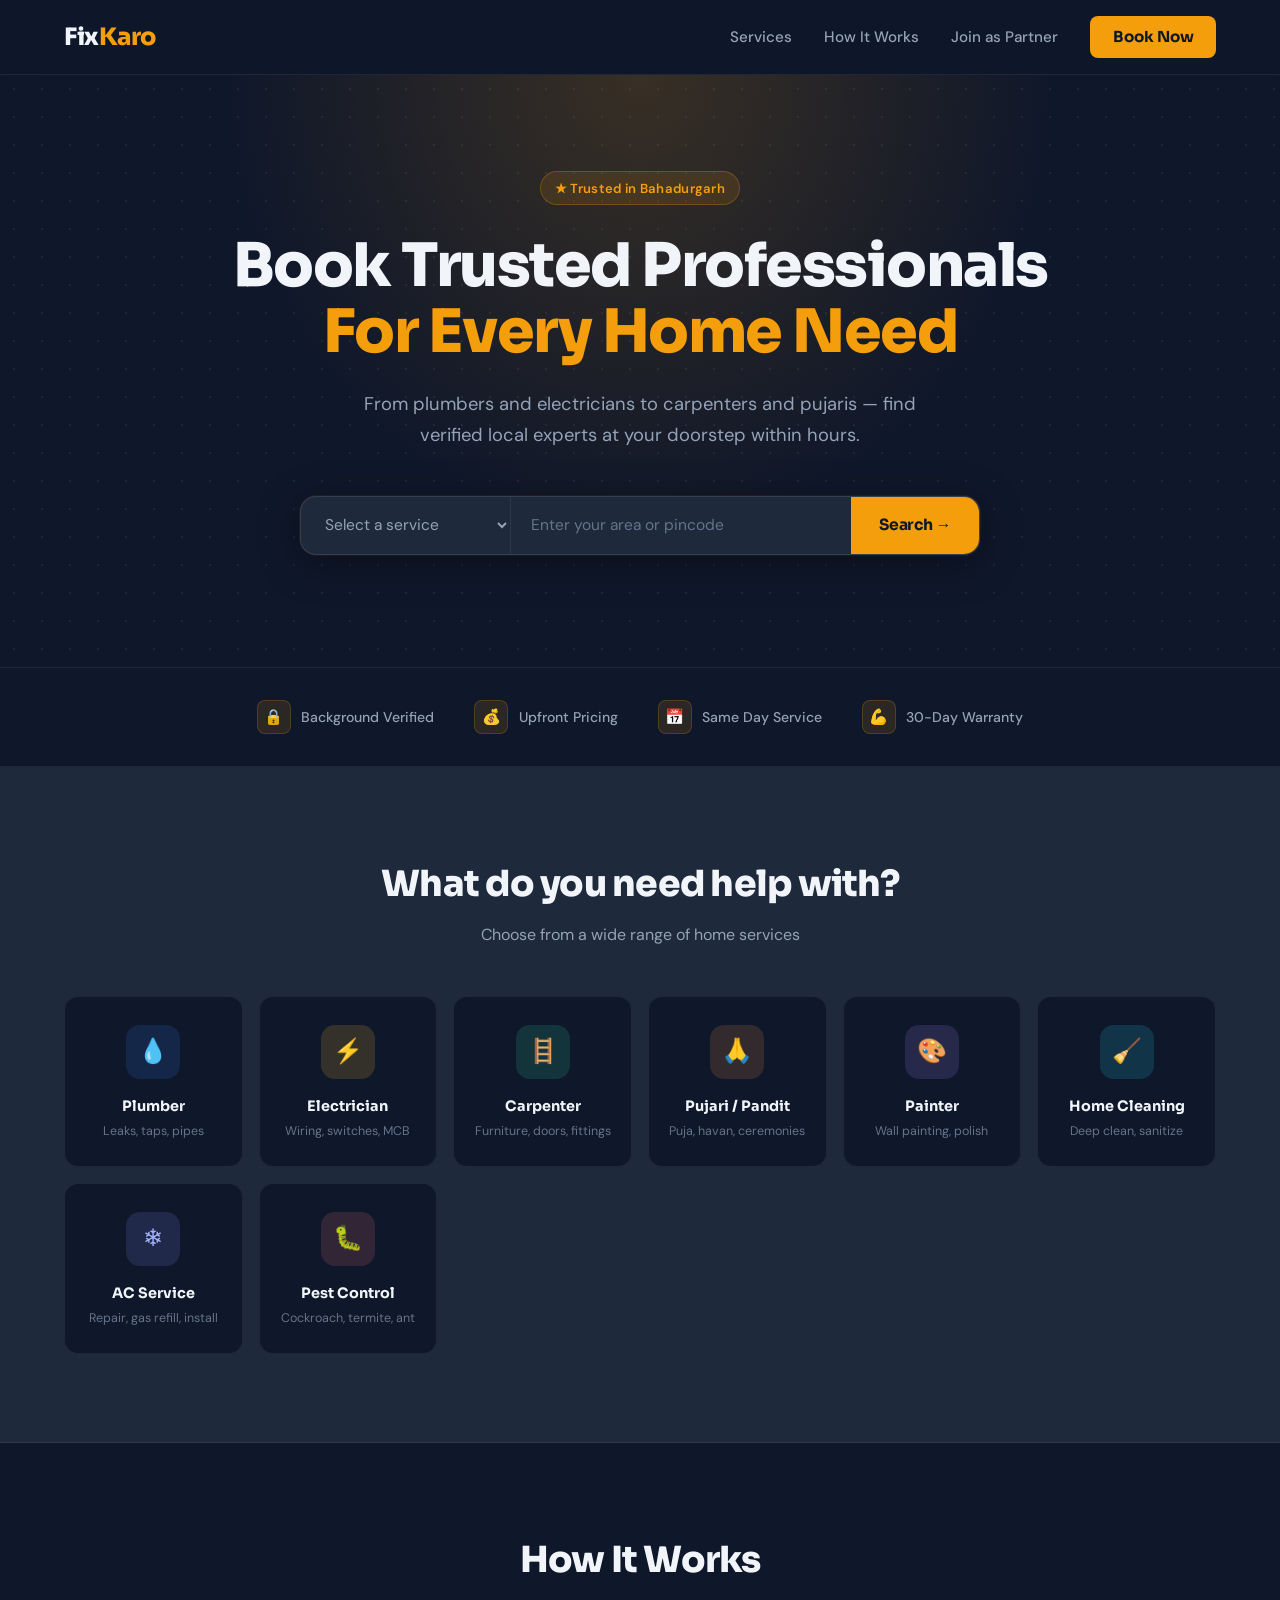
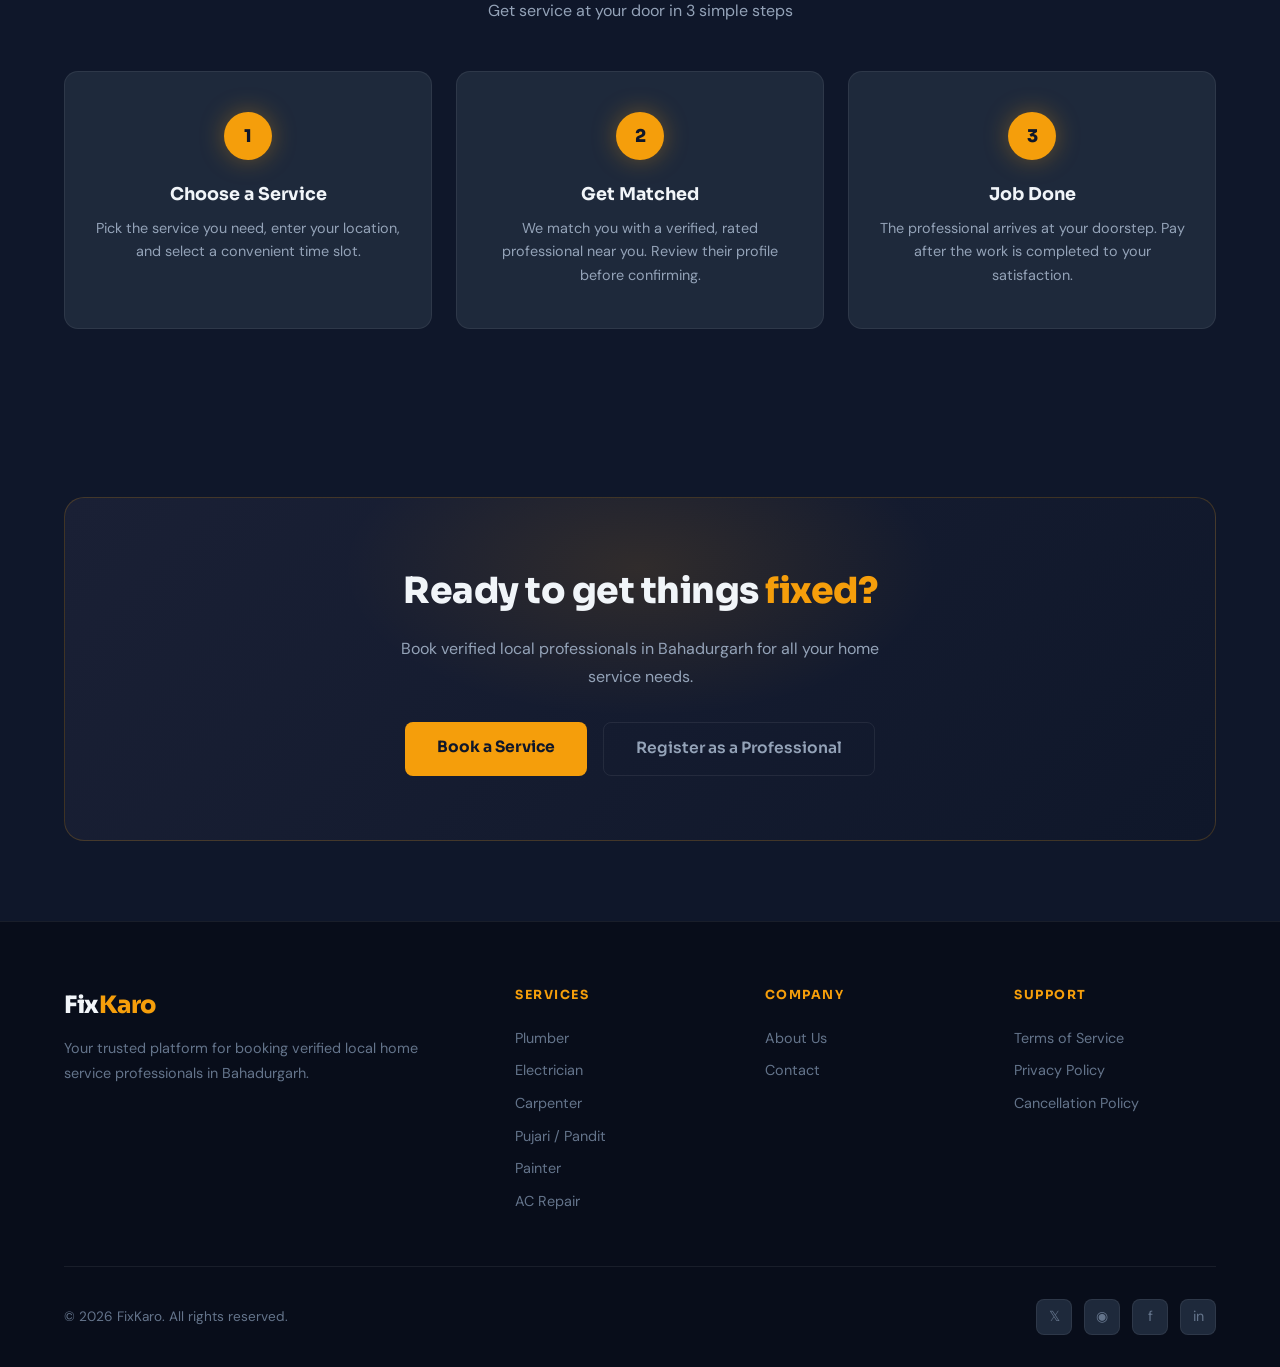
==== index.html @ 325d5631 "Initial commit — FixKaro full redesign (premium dark theme) - Complete visual redesign across all 13" ====
<!DOCTYPE html>
<html lang="en">
<head>
    <meta charset="UTF-8">
    <meta name="viewport" content="width=device-width, initial-scale=1.0">
    <title>FixKaro - Book Trusted Local Professionals</title>
    <meta name="description" content="Book verified plumbers, electricians, carpenters, painters, AC repair & more in Bahadurgarh. Trusted local professionals at your doorstep - FixKaro!">
    <meta property="og:title" content="FixKaro - Book Trusted Local Professionals in Bahadurgarh">
    <meta property="og:description" content="Book verified plumbers, electricians, carpenters, painters, AC repair & more in Bahadurgarh. Trusted local professionals at your doorstep!">
    <meta property="og:type" content="website">
    <meta property="og:url" content="https://fixkaro.in/">
    <meta property="og:site_name" content="FixKaro">
    <meta property="og:locale" content="en_IN">
    <meta name="twitter:card" content="summary">
    <meta name="twitter:title" content="FixKaro - Book Trusted Local Professionals in Bahadurgarh">
    <meta name="twitter:description" content="Book verified plumbers, electricians, carpenters, painters, AC repair & more in Bahadurgarh. Trusted local professionals at your doorstep!">
    <link href="https://fonts.googleapis.com/css2?family=Sora:wght@400;600;700;800&family=DM+Sans:wght@400;500&display=swap" rel="stylesheet">
    <link rel="stylesheet" href="styles.css">
    <style>
        /* ── Hero ─────────────────────────────────────────────── */
        .hero {
            padding: 6rem 0 5rem;
            text-align: center;
            position: relative;
            overflow: hidden;
        }

        /* dot-grid texture */
        .hero::before {
            content: '';
            position: absolute;
            inset: 0;
            background-image: radial-gradient(circle, rgba(255,255,255,0.06) 1px, transparent 1px);
            background-size: 28px 28px;
            pointer-events: none;
        }

        /* gold radial glow */
        .hero::after {
            content: '';
            position: absolute;
            top: 0;
            left: 50%;
            transform: translateX(-50%);
            width: 900px;
            height: 500px;
            background: radial-gradient(ellipse at 50% 0%, rgba(245,158,11,0.18) 0%, transparent 65%);
            pointer-events: none;
        }

        .hero .container {
            position: relative;
            z-index: 1;
        }

        .hero-badge {
            display: inline-flex;
            align-items: center;
            gap: 0.4rem;
            background: rgba(245,158,11,0.12);
            border: 1px solid rgba(245,158,11,0.25);
            color: var(--primary);
            font-size: 0.82rem;
            font-weight: 600;
            padding: 0.35rem 0.9rem;
            border-radius: 100px;
            margin-bottom: 1.75rem;
            letter-spacing: 0.3px;
        }

        .hero h1 {
            font-size: 3.75rem;
            font-weight: 800;
            line-height: 1.1;
            margin-bottom: 1.5rem;
            letter-spacing: -1.5px;
            color: var(--text-primary);
        }

        .hero h1 .highlight {
            color: var(--primary);
        }

        .hero p {
            font-size: 1.15rem;
            color: var(--text-secondary);
            max-width: 560px;
            margin: 0 auto 2.75rem;
            line-height: 1.7;
        }

        /* ── Search Bar ──────────────────────────────────────── */
        .search-bar {
            display: flex;
            max-width: 680px;
            margin: 0 auto 2rem;
            background: var(--bg-surface);
            border: 1px solid rgba(255,255,255,0.1);
            border-radius: 16px;
            overflow: hidden;
            box-shadow: 0 8px 40px rgba(0,0,0,0.35), 0 0 0 1px rgba(245,158,11,0.08);
            transition: box-shadow 0.25s, border-color 0.25s;
        }

        .search-bar:focus-within {
            border-color: rgba(245,158,11,0.35);
            box-shadow: 0 8px 40px rgba(0,0,0,0.4), 0 0 0 1px rgba(245,158,11,0.25), 0 0 32px rgba(245,158,11,0.08);
        }

        .search-bar select,
        .search-bar input {
            border: none;
            padding: 1.1rem 1.25rem;
            font-family: 'DM Sans', sans-serif;
            font-size: 0.97rem;
            background: transparent;
            outline: none;
            color: var(--text-primary);
        }

        .search-bar select {
            width: 210px;
            border-right: 1px solid rgba(255,255,255,0.07);
            cursor: pointer;
            color: var(--text-secondary);
        }

        .search-bar select option {
            background: var(--bg-surface);
            color: var(--text-primary);
        }

        .search-bar input {
            flex: 1;
            min-width: 0;
        }

        .search-bar input::placeholder {
            color: var(--text-muted);
        }

        .search-bar button {
            padding: 1rem 1.75rem;
            background: var(--primary);
            color: #0F172A;
            border: none;
            font-family: 'Sora', sans-serif;
            font-size: 0.97rem;
            font-weight: 700;
            cursor: pointer;
            transition: background 0.2s, box-shadow 0.2s;
            white-space: nowrap;
            letter-spacing: -0.2px;
        }

        .search-bar button:hover {
            background: var(--primary-dark);
            box-shadow: -4px 0 20px rgba(245,158,11,0.2);
        }

        /* ── Trust Bar ───────────────────────────────────────── */
        .trust-bar {
            padding: 2rem 0;
            border-top: 1px solid var(--border);
            border-bottom: 1px solid var(--border);
        }

        .trust-items {
            display: flex;
            justify-content: center;
            gap: 2.5rem;
            flex-wrap: wrap;
        }

        .trust-item {
            display: flex;
            align-items: center;
            gap: 0.65rem;
            font-size: 0.88rem;
            color: var(--text-secondary);
            font-weight: 500;
        }

        .trust-icon {
            width: 34px;
            height: 34px;
            border-radius: 8px;
            background: rgba(245,158,11,0.12);
            border: 1px solid rgba(245,158,11,0.2);
            color: var(--primary);
            display: flex;
            align-items: center;
            justify-content: center;
            font-size: 0.95rem;
            flex-shrink: 0;
        }

        /* ── Services ────────────────────────────────────────── */
        .services {
            padding: 5.5rem 0;
            background: var(--bg-surface);
            border-bottom: 1px solid var(--border);
        }

        .section-header {
            text-align: center;
            margin-bottom: 3rem;
        }

        .section-header h2 {
            font-size: 2.25rem;
            font-weight: 800;
            margin-bottom: 0.6rem;
            letter-spacing: -0.75px;
        }

        .section-header p {
            font-size: 1rem;
            color: var(--text-secondary);
            max-width: 400px;
            margin: 0 auto;
        }

        .services-grid {
            display: grid;
            grid-template-columns: repeat(auto-fit, minmax(160px, 1fr));
            gap: 1rem;
        }

        .service-card {
            background: var(--bg);
            border: 1px solid var(--border);
            border-radius: var(--radius);
            padding: 1.75rem 1rem 1.5rem;
            text-align: center;
            cursor: pointer;
            transition: border-color 0.25s, box-shadow 0.25s, transform 0.2s;
        }

        .service-card:hover {
            border-color: rgba(245,158,11,0.4);
            box-shadow: 0 0 0 1px rgba(245,158,11,0.2), 0 12px 32px rgba(245,158,11,0.08);
            transform: translateY(-3px);
        }

        .service-icon {
            width: 54px;
            height: 54px;
            border-radius: 14px;
            display: flex;
            align-items: center;
            justify-content: center;
            font-size: 1.5rem;
            margin: 0 auto 1rem;
        }

        .service-card h3 {
            font-family: 'Sora', sans-serif;
            font-size: 0.9rem;
            font-weight: 700;
            color: var(--text-primary);
            margin-bottom: 0.25rem;
        }

        .service-card p {
            font-size: 0.78rem;
            color: var(--text-muted);
        }

        .icon-plumber    { background: rgba(59,130,246,0.15);  color: #60A5FA; }
        .icon-electrician{ background: rgba(251,191,36,0.15);  color: #FCD34D; }
        .icon-carpenter  { background: rgba(52,211,153,0.15);  color: #6EE7B7; }
        .icon-pujari     { background: rgba(251,146,60,0.15);  color: #FDBA74; }
        .icon-painter    { background: rgba(167,139,250,0.15); color: #C4B5FD; }
        .icon-cleaner    { background: rgba(34,211,238,0.15);  color: #67E8F9; }
        .icon-ac         { background: rgba(129,140,248,0.15); color: #A5B4FC; }
        .icon-pest       { background: rgba(248,113,113,0.15); color: #FCA5A5; }

        /* ── How It Works ─────────────────────────────────────── */
        .how-it-works {
            padding: 5.5rem 0;
        }

        .steps {
            display: grid;
            grid-template-columns: repeat(auto-fit, minmax(240px, 1fr));
            gap: 1.5rem;
            position: relative;
        }

        .step {
            text-align: center;
            padding: 2.5rem 1.75rem;
            background: var(--bg-surface);
            border: 1px solid var(--border);
            border-radius: var(--radius);
            position: relative;
            transition: border-color 0.25s, box-shadow 0.25s;
        }

        .step:hover {
            border-color: var(--border-accent);
            box-shadow: 0 0 28px var(--primary-glow);
        }

        .step-number {
            width: 48px;
            height: 48px;
            border-radius: 50%;
            background: var(--primary);
            color: #0F172A;
            display: flex;
            align-items: center;
            justify-content: center;
            font-family: 'Sora', sans-serif;
            font-weight: 800;
            font-size: 1.1rem;
            margin: 0 auto 1.25rem;
            box-shadow: 0 0 24px rgba(245,158,11,0.35);
        }

        .step h3 {
            font-size: 1.1rem;
            font-weight: 700;
            margin-bottom: 0.5rem;
        }

        .step p {
            font-size: 0.9rem;
            color: var(--text-secondary);
            line-height: 1.65;
        }

        /* ── CTA Section ─────────────────────────────────────── */
        .cta-section {
            padding: 5rem 0;
        }

        .cta-box {
            background: linear-gradient(135deg, #1a2035 0%, #0F172A 100%);
            border: 1px solid rgba(245,158,11,0.2);
            border-radius: 20px;
            padding: 4rem 2rem;
            text-align: center;
            position: relative;
            overflow: hidden;
        }

        .cta-box::before {
            content: '';
            position: absolute;
            top: -80px;
            left: 50%;
            transform: translateX(-50%);
            width: 600px;
            height: 300px;
            background: radial-gradient(ellipse, rgba(245,158,11,0.12) 0%, transparent 70%);
            pointer-events: none;
        }

        .cta-box > * {
            position: relative;
            z-index: 1;
        }

        .cta-box h2 {
            font-size: 2.25rem;
            font-weight: 800;
            margin-bottom: 1rem;
            letter-spacing: -0.5px;
        }

        .cta-box h2 span {
            color: var(--primary);
        }

        .cta-box p {
            font-size: 1rem;
            color: var(--text-secondary);
            max-width: 480px;
            margin: 0 auto 2rem;
            line-height: 1.7;
        }

        .cta-buttons {
            display: flex;
            gap: 1rem;
            justify-content: center;
            flex-wrap: wrap;
        }

        .btn-gold {
            padding: 0.85rem 2rem;
            background: var(--primary);
            color: #0F172A;
            border: none;
            border-radius: var(--radius-sm);
            font-family: 'Sora', sans-serif;
            font-size: 0.97rem;
            font-weight: 700;
            cursor: pointer;
            transition: background 0.2s, box-shadow 0.2s, transform 0.15s;
            text-decoration: none;
            display: inline-block;
        }

        .btn-gold:hover {
            background: var(--primary-dark);
            box-shadow: 0 0 28px var(--primary-glow-strong);
            transform: translateY(-1px);
        }

        .btn-ghost {
            padding: 0.85rem 2rem;
            background: transparent;
            color: var(--text-secondary);
            border: 1px solid var(--border);
            border-radius: var(--radius-sm);
            font-family: 'Sora', sans-serif;
            font-size: 0.97rem;
            font-weight: 600;
            cursor: pointer;
            transition: border-color 0.2s, color 0.2s;
            text-decoration: none;
            display: inline-block;
        }

        .btn-ghost:hover {
            border-color: rgba(245,158,11,0.4);
            color: var(--text-primary);
        }

        /* ── Booking Modal ────────────────────────────────────── */
        .booking-overlay {
            display: none;
            position: fixed;
            top: 0; left: 0; right: 0; bottom: 0;
            background: rgba(0,0,0,0.7);
            backdrop-filter: blur(6px);
            z-index: 200;
            align-items: center;
            justify-content: center;
            padding: 1.5rem;
        }

        .booking-overlay.active {
            display: flex;
        }

        .booking-modal {
            background: var(--bg-surface);
            border: 1px solid rgba(255,255,255,0.1);
            border-radius: 18px;
            padding: 2.5rem;
            max-width: 480px;
            width: 100%;
            position: relative;
            box-shadow: 0 32px 64px rgba(0,0,0,0.5), 0 0 0 1px rgba(245,158,11,0.1);
        }

        .booking-close {
            position: absolute;
            top: 1rem; right: 1rem;
            background: var(--bg-raised);
            border: 1px solid var(--border);
            border-radius: 50%;
            width: 32px;
            height: 32px;
            font-size: 1.1rem;
            cursor: pointer;
            color: var(--text-secondary);
            display: flex;
            align-items: center;
            justify-content: center;
            transition: color 0.2s, border-color 0.2s;
            line-height: 1;
        }

        .booking-close:hover {
            color: var(--text-primary);
            border-color: rgba(255,255,255,0.2);
        }

        .booking-modal h2 {
            font-size: 1.5rem;
            font-weight: 700;
            margin-bottom: 0.3rem;
        }

        .booking-modal .selected-info {
            font-size: 0.9rem;
            color: var(--primary);
            font-weight: 600;
            margin-bottom: 1.75rem;
        }

        .booking-modal .form-group {
            margin-bottom: 1rem;
        }

        .booking-modal label {
            display: block;
            font-size: 0.85rem;
            font-weight: 600;
            color: var(--text-secondary);
            margin-bottom: 0.4rem;
            letter-spacing: 0.2px;
        }

        .booking-modal label .required {
            color: var(--error);
        }

        .booking-modal input,
        .booking-modal textarea {
            width: 100%;
            padding: 0.8rem 1rem;
            background: var(--bg);
            border: 1px solid rgba(255,255,255,0.08);
            border-radius: var(--radius-sm);
            font-family: 'DM Sans', sans-serif;
            font-size: 0.95rem;
            color: var(--text-primary);
            outline: none;
            transition: border-color 0.2s, box-shadow 0.2s;
        }

        .booking-modal input:focus,
        .booking-modal textarea:focus {
            border-color: rgba(245,158,11,0.5);
            box-shadow: 0 0 0 3px rgba(245,158,11,0.08);
        }

        .booking-modal input::placeholder,
        .booking-modal textarea::placeholder {
            color: var(--text-muted);
        }

        .booking-modal textarea {
            resize: vertical;
            min-height: 70px;
        }

        .booking-modal .btn-book {
            width: 100%;
            padding: 0.9rem;
            background: var(--primary);
            color: #0F172A;
            border: none;
            border-radius: var(--radius-sm);
            font-family: 'Sora', sans-serif;
            font-size: 1rem;
            font-weight: 700;
            cursor: pointer;
            transition: background 0.2s, box-shadow 0.2s;
            margin-top: 0.5rem;
            letter-spacing: -0.2px;
        }

        .booking-modal .btn-book:hover {
            background: var(--primary-dark);
            box-shadow: 0 0 24px var(--primary-glow-strong);
        }

        .booking-modal .btn-book:disabled {
            background: var(--bg-raised);
            color: var(--text-muted);
            cursor: not-allowed;
            box-shadow: none;
        }

        .booking-message {
            text-align: center;
            padding: 0.75rem;
            border-radius: var(--radius-sm);
            margin-top: 0.75rem;
            font-weight: 500;
            font-size: 0.88rem;
            display: none;
        }

        .booking-message.success {
            background: rgba(16,185,129,0.12);
            border: 1px solid rgba(16,185,129,0.25);
            color: #6EE7B7;
            display: block;
        }

        .booking-message.error {
            background: rgba(239,68,68,0.1);
            border: 1px solid rgba(239,68,68,0.25);
            color: #FCA5A5;
            display: block;
        }

        @keyframes pop {
            0% { transform: scale(0.5); opacity: 0; }
            70% { transform: scale(1.15); }
            100% { transform: scale(1); opacity: 1; }
        }

        /* ── Responsive ──────────────────────────────────────── */
        @media (max-width: 968px) {
            .hero h1 { font-size: 2.75rem; }

            .search-bar {
                flex-direction: column;
                border-radius: 14px;
            }

            .search-bar select {
                width: 100%;
                border-right: none;
                border-bottom: 1px solid rgba(255,255,255,0.07);
            }

            .trust-items { gap: 1.5rem; }
        }

        @media (max-width: 600px) {
            .hero { padding: 4rem 0 3.5rem; }
            .hero h1 { font-size: 2.2rem; letter-spacing: -1px; }
            .section-header h2 { font-size: 1.75rem; }
            .cta-box h2 { font-size: 1.75rem; }
            .trust-items { gap: 1rem; }
        }
    </style>
</head>
<body>
    <header>
        <div class="container" style="display:flex;justify-content:space-between;align-items:center;">
            <a href="#" class="logo">Fix<span>Karo</span></a>
            <nav>
                <a href="#services">Services</a>
                <a href="#how-it-works">How It Works</a>
                <a href="join.html">Join as Partner</a>
                <a href="#book" class="nav-cta">Book Now</a>
            </nav>
            <button class="mobile-menu-btn" aria-label="Menu">&#9776;</button>
        </div>
    </header>

    <!-- Hero Section -->
    <section id="book" class="hero">
        <div class="container">
            <div class="hero-badge">&#9733; Trusted in Bahadurgarh</div>
            <h1>Book Trusted Professionals<br><span class="highlight">For Every Home Need</span></h1>
            <p>From plumbers and electricians to carpenters and pujaris &mdash; find verified local experts at your doorstep within hours.</p>

            <div class="search-bar">
                <select id="service-select">
                    <option value="">Select a service</option>
                    <option value="plumber">Plumber</option>
                    <option value="electrician">Electrician</option>
                    <option value="carpenter">Carpenter</option>
                    <option value="pujari">Pujari / Pandit</option>
                    <option value="painter">Painter</option>
                    <option value="cleaner">Home Cleaning</option>
                    <option value="ac">AC Repair</option>
                    <option value="pest">Pest Control</option>
                </select>
                <input type="text" id="location-input" placeholder="Enter your area or pincode">
                <button type="button" id="search-btn">Search &rarr;</button>
            </div>
        </div>
    </section>

    <!-- Trust Bar -->
    <div class="trust-bar">
        <div class="container">
            <div class="trust-items">
                <div class="trust-item">
                    <div class="trust-icon">&#128274;</div>
                    <span>Background Verified</span>
                </div>
                <div class="trust-item">
                    <div class="trust-icon">&#128176;</div>
                    <span>Upfront Pricing</span>
                </div>
                <div class="trust-item">
                    <div class="trust-icon">&#128197;</div>
                    <span>Same Day Service</span>
                </div>
                <div class="trust-item">
                    <div class="trust-icon">&#128170;</div>
                    <span>30-Day Warranty</span>
                </div>
            </div>
        </div>
    </div>

    <!-- Services Section -->
    <section id="services" class="services">
        <div class="container">
            <div class="section-header fade-in">
                <h2>What do you need help with?</h2>
                <p>Choose from a wide range of home services</p>
            </div>

            <div class="services-grid fade-in">
                <div class="service-card">
                    <div class="service-icon icon-plumber">&#128167;</div>
                    <h3>Plumber</h3>
                    <p>Leaks, taps, pipes</p>
                </div>
                <div class="service-card">
                    <div class="service-icon icon-electrician">&#9889;</div>
                    <h3>Electrician</h3>
                    <p>Wiring, switches, MCB</p>
                </div>
                <div class="service-card">
                    <div class="service-icon icon-carpenter">&#129692;</div>
                    <h3>Carpenter</h3>
                    <p>Furniture, doors, fittings</p>
                </div>
                <div class="service-card">
                    <div class="service-icon icon-pujari">&#128591;</div>
                    <h3>Pujari / Pandit</h3>
                    <p>Puja, havan, ceremonies</p>
                </div>
                <div class="service-card">
                    <div class="service-icon icon-painter">&#127912;</div>
                    <h3>Painter</h3>
                    <p>Wall painting, polish</p>
                </div>
                <div class="service-card">
                    <div class="service-icon icon-cleaner">&#129529;</div>
                    <h3>Home Cleaning</h3>
                    <p>Deep clean, sanitize</p>
                </div>
                <div class="service-card">
                    <div class="service-icon icon-ac">&#10052;</div>
                    <h3>AC Service</h3>
                    <p>Repair, gas refill, install</p>
                </div>
                <div class="service-card">
                    <div class="service-icon icon-pest">&#128027;</div>
                    <h3>Pest Control</h3>
                    <p>Cockroach, termite, ant</p>
                </div>
            </div>
        </div>
    </section>

    <!-- How It Works -->
    <section id="how-it-works" class="how-it-works">
        <div class="container">
            <div class="section-header fade-in">
                <h2>How It Works</h2>
                <p>Get service at your door in 3 simple steps</p>
            </div>

            <div class="steps fade-in">
                <div class="step">
                    <div class="step-number">1</div>
                    <h3>Choose a Service</h3>
                    <p>Pick the service you need, enter your location, and select a convenient time slot.</p>
                </div>
                <div class="step">
                    <div class="step-number">2</div>
                    <h3>Get Matched</h3>
                    <p>We match you with a verified, rated professional near you. Review their profile before confirming.</p>
                </div>
                <div class="step">
                    <div class="step-number">3</div>
                    <h3>Job Done</h3>
                    <p>The professional arrives at your doorstep. Pay after the work is completed to your satisfaction.</p>
                </div>
            </div>
        </div>
    </section>

    <!-- CTA Section -->
    <section class="cta-section">
        <div class="container">
            <div class="cta-box fade-in">
                <h2>Ready to get things <span>fixed?</span></h2>
                <p>Book verified local professionals in Bahadurgarh for all your home service needs.</p>
                <div class="cta-buttons">
                    <a href="#" class="btn-gold">Book a Service</a>
                    <a href="join.html" class="btn-ghost">Register as a Professional</a>
                </div>
            </div>
        </div>
    </section>

    <!-- Booking Modal -->
    <div class="booking-overlay" id="booking-overlay">
        <div class="booking-modal">
            <button class="booking-close" id="booking-close">&times;</button>

            <!-- Form view -->
            <div id="booking-form-view">
                <h2>Book a Service</h2>
                <p class="selected-info" id="booking-info"></p>
                <form id="booking-form">
                    <div class="form-group">
                        <label>Your Name <span class="required">*</span></label>
                        <input type="text" id="booking-name" placeholder="Enter your full name" required>
                    </div>
                    <div class="form-group">
                        <label>Phone Number <span class="required">*</span></label>
                        <input type="tel" id="booking-phone" placeholder="10-digit mobile number" required pattern="[0-9]{10}" maxlength="10">
                    </div>
                    <div class="form-group">
                        <label>Describe the issue (optional)</label>
                        <textarea id="booking-description" placeholder="e.g. Kitchen tap leaking, need urgent repair"></textarea>
                    </div>
                    <button type="submit" class="btn-book" id="booking-submit">Confirm Booking Request</button>
                    <div id="booking-message" class="booking-message"></div>
                </form>
            </div>

            <!-- Success view (hidden until submission) -->
            <div id="booking-success-view" style="display:none; text-align:center; padding: 1rem 0 0.5rem;">
                <div style="font-size:3.5rem; margin-bottom:1rem; animation: pop 0.4s ease;">&#9989;</div>
                <h2 style="margin-bottom:0.6rem;">Booking Confirmed!</h2>
                <p id="booking-success-detail" style="color:var(--text-secondary); font-size:0.95rem; line-height:1.6; margin-bottom:1.75rem;"></p>
                <button class="btn-book" onclick="closeBookingModal()" style="width:100%;">Done</button>
            </div>
        </div>
    </div>

    <!-- Footer -->
    <footer>
        <div class="container">
            <div class="footer-grid">
                <div class="footer-brand">
                    <a href="index.html" class="logo">Fix<span>Karo</span></a>
                    <p>Your trusted platform for booking verified local home service professionals in Bahadurgarh.</p>
                </div>
                <div class="footer-col">
                    <h4>Services</h4>
                    <a href="plumber.html">Plumber</a>
                    <a href="electrician.html">Electrician</a>
                    <a href="carpenter.html">Carpenter</a>
                    <a href="pujari.html">Pujari / Pandit</a>
                    <a href="painter.html">Painter</a>
                    <a href="ac-repair.html">AC Repair</a>
                </div>
                <div class="footer-col">
                    <h4>Company</h4>
                    <a href="about.html">About Us</a>
                    <a href="contact.html">Contact</a>
                </div>
                <div class="footer-col">
                    <h4>Support</h4>
                    <a href="terms.html">Terms of Service</a>
                    <a href="privacy.html">Privacy Policy</a>
                    <a href="cancellation.html">Cancellation Policy</a>
                </div>
            </div>
            <div class="footer-bottom">
                <p>&copy; 2026 FixKaro. All rights reserved.</p>
                <div class="footer-social">
                    <a href="#" aria-label="Twitter">&#120143;</a>
                    <a href="#" aria-label="Instagram">&#9673;</a>
                    <a href="#" aria-label="Facebook">f</a>
                    <a href="#" aria-label="LinkedIn">in</a>
                </div>
            </div>
        </div>
    </footer>

    <script>
        // Intersection Observer for scroll animations
        const observer = new IntersectionObserver((entries) => {
            entries.forEach(entry => {
                if (entry.isIntersecting) {
                    entry.target.classList.add('visible');
                }
            });
        }, { threshold: 0.1 });

        document.querySelectorAll('.fade-in').forEach(el => observer.observe(el));

        // Smooth scrolling for navigation
        document.querySelectorAll('a[href^="#"]').forEach(anchor => {
            anchor.addEventListener('click', function (e) {
                const href = this.getAttribute('href');
                if (href === '#') return;
                e.preventDefault();
                const target = document.querySelector(href);
                if (target) {
                    target.scrollIntoView({ behavior: 'smooth', block: 'start' });
                }
            });
        });

        // =====================================================
        // BOOKING FORM — GOOGLE SHEETS INTEGRATION
        // =====================================================
        // SETUP INSTRUCTIONS:
        //
        // 1. Create a NEW Google Sheet (separate from technician registrations)
        //    with these column headers in Row 1:
        //    Timestamp | Name | Phone | Service | Area | Description
        //
        // 2. Go to Extensions > Apps Script
        //
        // 3. Delete the default code and paste this:
        //
        //    function doPost(e) {
        //      var sheet = SpreadsheetApp.getActiveSpreadsheet().getActiveSheet();
        //      var data = JSON.parse(e.postData.contents);
        //      sheet.appendRow([
        //        new Date(),
        //        data.name,
        //        data.phone,
        //        data.service,
        //        data.area,
        //        data.description
        //      ]);
        //      return ContentService
        //        .createTextOutput(JSON.stringify({ status: 'success' }))
        //        .setMimeType(ContentService.MimeType.JSON);
        //    }
        //
        // 4. Deploy > New deployment > Web app
        //    Execute as: Me | Who has access: Anyone
        //
        // 5. Copy the Web app URL and paste it below:
        // =====================================================

        const BOOKING_SCRIPT_URL = 'https://script.google.com/macros/s/AKfycbw9FSEaCmZ_T9gST0S7QtGhIJ8_UvekbE1L0P75osrL9opEaSCrTbQeDTZZ4bgzgv5UrQ/exec';

        // Store selected service/area for the booking modal
        var selectedService = '';
        var selectedArea = '';

        // Search button — validate then open booking modal
        document.getElementById('search-btn').addEventListener('click', function () {
            var serviceSelect = document.getElementById('service-select');
            selectedService = serviceSelect.value;
            selectedArea = document.getElementById('location-input').value.trim();

            if (!selectedService) {
                alert('Please select a service.');
                return;
            }
            if (!selectedArea) {
                alert('Please enter your area or pincode.');
                return;
            }

            var serviceName = serviceSelect.selectedOptions[0].text;
            document.getElementById('booking-info').textContent = serviceName + ' in ' + selectedArea;
            document.getElementById('booking-overlay').classList.add('active');
            document.body.style.overflow = 'hidden';
        });

        // Close booking modal
        document.getElementById('booking-close').addEventListener('click', closeBookingModal);
        document.getElementById('booking-overlay').addEventListener('click', function (e) {
            if (e.target === this) closeBookingModal();
        });

        function closeBookingModal() {
            document.getElementById('booking-overlay').classList.remove('active');
            document.body.style.overflow = '';
            // Reset back to form view for next time
            document.getElementById('booking-form-view').style.display = '';
            document.getElementById('booking-success-view').style.display = 'none';
            document.getElementById('booking-message').className = 'booking-message';
            document.getElementById('booking-message').style.display = 'none';
        }

        function showBookingSuccess(serviceName, area) {
            document.getElementById('booking-form-view').style.display = 'none';
            var detail = document.getElementById('booking-success-detail');
            detail.textContent = 'Your request for ' + serviceName + ' in ' + area + ' has been received. We\u2019ll call you shortly to confirm your booking.';
            document.getElementById('booking-success-view').style.display = 'block';
        }

        // Booking form submission
        document.getElementById('booking-form').addEventListener('submit', function (e) {
            e.preventDefault();

            var submitBtn = document.getElementById('booking-submit');
            var messageDiv = document.getElementById('booking-message');
            var phone = document.getElementById('booking-phone').value.trim();

            if (!/^[0-9]{10}$/.test(phone)) {
                messageDiv.className = 'booking-message error';
                messageDiv.textContent = 'Please enter a valid 10-digit phone number.';
                return;
            }

            var formData = {
                name: document.getElementById('booking-name').value.trim(),
                phone: phone,
                service: document.getElementById('service-select').selectedOptions[0].text,
                area: selectedArea,
                description: document.getElementById('booking-description').value.trim()
            };

            submitBtn.disabled = true;
            submitBtn.textContent = 'Submitting...';
            messageDiv.className = 'booking-message';
            messageDiv.style.display = 'none';

            if (BOOKING_SCRIPT_URL === 'YOUR_GOOGLE_APPS_SCRIPT_URL_HERE') {
                setTimeout(function () {
                    submitBtn.disabled = false;
                    submitBtn.textContent = 'Confirm Booking Request';
                    messageDiv.className = 'booking-message error';
                    messageDiv.textContent = 'Google Sheets not configured yet \u2014 see setup instructions in index.html.';
                }, 500);
                return;
            }

            fetch(BOOKING_SCRIPT_URL, {
                method: 'POST',
                mode: 'no-cors',
                headers: { 'Content-Type': 'application/json' },
                body: JSON.stringify(formData)
            })
            .then(function () {
                document.getElementById('booking-form').reset();
                showBookingSuccess(formData.service, formData.area);
            })
            .catch(function () {
                messageDiv.className = 'booking-message error';
                messageDiv.textContent = 'Something went wrong. Please try again or call us directly.';
                submitBtn.disabled = false;
                submitBtn.textContent = 'Confirm Booking Request';
            })
            .finally(function () {
                // Re-enable button only on error path; success path shows a new view
                if (document.getElementById('booking-form-view').style.display !== 'none') {
                    submitBtn.disabled = false;
                    submitBtn.textContent = 'Confirm Booking Request';
                }
            });
        });

        // Service card click — pre-fill service and focus area input
        document.querySelectorAll('.service-card').forEach(card => {
            card.addEventListener('click', function () {
                const serviceName = this.querySelector('h3').textContent;
                document.getElementById('service-select').value =
                    Array.from(document.getElementById('service-select').options)
                        .find(opt => opt.text.toLowerCase().includes(serviceName.toLowerCase().split(' ')[0]))?.value || '';
                window.scrollTo({ top: 0, behavior: 'smooth' });
                document.getElementById('location-input').focus();
            });
        });

        // "Book a Service" CTA button scrolls to top
        document.querySelectorAll('a.btn-gold').forEach(function (btn) {
            if (btn.textContent.trim() === 'Book a Service') {
                btn.addEventListener('click', function (e) {
                    e.preventDefault();
                    window.scrollTo({ top: 0, behavior: 'smooth' });
                    document.getElementById('service-select').focus();
                });
            }
        });

        // Pre-fill service from URL parameter (e.g. index.html?service=plumber)
        var urlParams = new URLSearchParams(window.location.search);
        var serviceParam = urlParams.get('service');
        if (serviceParam) {
            var selectEl = document.getElementById('service-select');
            for (var i = 0; i < selectEl.options.length; i++) {
                if (selectEl.options[i].value === serviceParam) {
                    selectEl.value = serviceParam;
                    document.getElementById('location-input').focus();
                    break;
                }
            }
        }

    </script>
    <script src="script.js"></script>
</body>
</html>
---- styles.css ----
/* FixKaro — Shared Styles — Premium Dark Edition */

@import url('https://fonts.googleapis.com/css2?family=Sora:wght@400;600;700;800&family=DM+Sans:wght@400;500&display=swap');

:root {
    --bg: #0F172A;
    --bg-surface: #1E293B;
    --bg-raised: #2D3D52;
    --primary: #F59E0B;
    --primary-dark: #D97706;
    --primary-glow: rgba(245, 158, 11, 0.15);
    --primary-glow-strong: rgba(245, 158, 11, 0.25);
    --text-primary: #F1F5F9;
    --text-secondary: #94A3B8;
    --text-muted: #64748B;
    --border: rgba(255, 255, 255, 0.07);
    --border-accent: rgba(245, 158, 11, 0.3);
    --success: #10B981;
    --error: #EF4444;
    --radius: 14px;
    --radius-sm: 8px;
}

* { margin: 0; padding: 0; box-sizing: border-box; }

body {
    font-family: 'DM Sans', sans-serif;
    background: var(--bg);
    color: var(--text-primary);
    line-height: 1.6;
    overflow-x: hidden;
}

h1, h2, h3, h4, h5, h6 {
    font-family: 'Sora', sans-serif;
}

.container {
    max-width: 1200px;
    margin: 0 auto;
    padding: 0 1.5rem;
}

/* ─── Header ──────────────────────────────────────────────────── */
header {
    padding: 1rem 0;
    position: sticky;
    top: 0;
    background: rgba(15, 23, 42, 0.85);
    backdrop-filter: blur(20px);
    -webkit-backdrop-filter: blur(20px);
    z-index: 100;
    border-bottom: 1px solid var(--border);
}

.logo {
    font-family: 'Sora', sans-serif;
    font-size: 1.5rem;
    font-weight: 800;
    color: var(--text-primary);
    text-decoration: none;
    letter-spacing: -0.5px;
}

.logo span {
    color: var(--primary);
}

nav {
    display: flex;
    align-items: center;
    gap: 2rem;
}

nav a {
    text-decoration: none;
    color: var(--text-secondary);
    font-weight: 500;
    font-size: 0.95rem;
    transition: color 0.2s;
}

nav a:hover {
    color: var(--text-primary);
}

.nav-cta {
    background: var(--primary) !important;
    color: #0F172A !important;
    padding: 0.55rem 1.4rem;
    border-radius: var(--radius-sm);
    font-weight: 700 !important;
    font-family: 'Sora', sans-serif;
    transition: background 0.2s, box-shadow 0.2s !important;
}

.nav-cta:hover {
    background: var(--primary-dark) !important;
    color: #0F172A !important;
    box-shadow: 0 0 20px var(--primary-glow-strong) !important;
}

.mobile-menu-btn {
    display: none;
    background: none;
    border: none;
    font-size: 1.5rem;
    cursor: pointer;
    color: var(--text-primary);
}

/* ─── Page Hero (about, contact, join, legal) ─────────────────── */
.page-hero {
    background: linear-gradient(135deg, #0F172A 0%, #1a2744 100%);
    padding: 4rem 0;
    text-align: center;
    border-bottom: 1px solid var(--border);
    position: relative;
    overflow: hidden;
}

.page-hero::before {
    content: '';
    position: absolute;
    top: 50%;
    left: 50%;
    transform: translate(-50%, -50%);
    width: 500px;
    height: 300px;
    background: radial-gradient(ellipse, var(--primary-glow) 0%, transparent 70%);
    pointer-events: none;
}

.page-hero h1 {
    font-size: 2.5rem;
    font-weight: 800;
    letter-spacing: -0.5px;
    margin-bottom: 0.75rem;
    position: relative;
}

.page-hero h1 .highlight {
    color: var(--primary);
}

.page-hero p {
    font-size: 1.1rem;
    color: var(--text-secondary);
    max-width: 600px;
    margin: 0 auto;
    position: relative;
}

/* ─── Page Content (about, terms, privacy, cancellation) ─────── */
.page-content {
    max-width: 800px;
    margin: 0 auto;
    padding: 3rem 1.5rem;
}

.page-content h2 {
    font-size: 1.35rem;
    font-weight: 700;
    margin: 2rem 0 0.75rem;
    color: var(--text-primary);
}

.page-content p {
    color: var(--text-secondary);
    margin-bottom: 1rem;
    font-size: 0.95rem;
    line-height: 1.8;
}

.page-content ul,
.page-content ol {
    color: var(--text-secondary);
    margin: 0.5rem 0 1.5rem 1.5rem;
    line-height: 1.8;
    font-size: 0.95rem;
}

.page-content a {
    color: var(--primary);
    text-decoration: none;
}

.page-content a:hover {
    text-decoration: underline;
}

/* ─── Page CTA (sub-pages) ────────────────────────────────────── */
.page-cta {
    text-align: center;
    padding: 4rem 0;
    border-top: 1px solid var(--border);
}

.page-cta h2 {
    font-size: 1.75rem;
    font-weight: 700;
    margin-bottom: 0.75rem;
}

.page-cta p {
    color: var(--text-secondary);
    margin-bottom: 1.5rem;
}

/* ─── Primary Button ─────────────────────────────────────────── */
.btn-primary {
    display: inline-block;
    padding: 0.85rem 2.5rem;
    background: var(--primary);
    color: #0F172A;
    border: none;
    border-radius: var(--radius-sm);
    font-family: 'Sora', sans-serif;
    font-size: 1rem;
    font-weight: 700;
    cursor: pointer;
    text-decoration: none;
    transition: background 0.2s, box-shadow 0.2s, transform 0.15s;
    letter-spacing: -0.2px;
}

.btn-primary:hover {
    background: var(--primary-dark);
    box-shadow: 0 0 28px var(--primary-glow-strong);
    transform: translateY(-1px);
}

/* ─── Service Hero (service pages) ───────────────────────────── */
.service-hero {
    background: linear-gradient(135deg, #0F172A 0%, #1a2744 100%);
    padding: 4rem 0;
    text-align: center;
    border-bottom: 1px solid var(--border);
    position: relative;
    overflow: hidden;
}

.service-hero::before {
    content: '';
    position: absolute;
    top: 50%;
    left: 50%;
    transform: translate(-50%, -50%);
    width: 500px;
    height: 300px;
    background: radial-gradient(ellipse, var(--primary-glow) 0%, transparent 70%);
    pointer-events: none;
}

.service-hero .icon {
    font-size: 3rem;
    margin-bottom: 1rem;
    display: inline-block;
    position: relative;
    z-index: 1;
}

.service-hero h1 {
    font-size: 2.5rem;
    font-weight: 800;
    letter-spacing: -0.5px;
    margin-bottom: 0.75rem;
    position: relative;
    z-index: 1;
}

.service-hero h1 .highlight {
    color: var(--primary);
}

.service-hero p {
    font-size: 1.1rem;
    color: var(--text-secondary);
    max-width: 600px;
    margin: 0 auto;
    position: relative;
    z-index: 1;
}

/* ─── Sub-services (service pages) ───────────────────────────── */
.sub-services {
    padding: 3.5rem 0;
}

.sub-services h2 {
    font-size: 1.75rem;
    font-weight: 700;
    margin-bottom: 1.75rem;
    text-align: center;
}

.sub-services-grid {
    display: grid;
    grid-template-columns: repeat(auto-fit, minmax(240px, 1fr));
    gap: 1rem;
    max-width: 900px;
    margin: 0 auto 2rem;
}

.sub-service-item {
    background: var(--bg-surface);
    border: 1px solid var(--border);
    border-radius: var(--radius);
    padding: 1.25rem 1.5rem;
    display: flex;
    align-items: center;
    gap: 0.85rem;
    transition: border-color 0.2s, background 0.2s;
}

.sub-service-item:hover {
    border-color: var(--border-accent);
    background: var(--bg-raised);
}

.sub-service-item .icon {
    font-size: 1.25rem;
    flex-shrink: 0;
}

.sub-service-item span {
    font-weight: 500;
    color: var(--text-primary);
    font-size: 0.95rem;
}

/* ─── Why Section (service pages) ────────────────────────────── */
.why-section {
    padding: 3.5rem 0;
    background: var(--bg-surface);
    border-top: 1px solid var(--border);
    border-bottom: 1px solid var(--border);
}

.why-section h2 {
    font-size: 1.75rem;
    font-weight: 700;
    margin-bottom: 1.75rem;
    text-align: center;
}

.why-grid {
    display: grid;
    grid-template-columns: repeat(auto-fit, minmax(220px, 1fr));
    gap: 1.5rem;
    max-width: 900px;
    margin: 0 auto;
}

.why-item {
    text-align: center;
    padding: 1.75rem 1.25rem;
    background: var(--bg);
    border: 1px solid var(--border);
    border-radius: var(--radius);
    transition: border-color 0.2s, box-shadow 0.2s;
}

.why-item:hover {
    border-color: var(--border-accent);
    box-shadow: 0 0 24px var(--primary-glow);
}

.why-item .icon {
    font-size: 1.75rem;
    margin-bottom: 0.75rem;
    display: block;
}

.why-item h3 {
    font-size: 1rem;
    font-weight: 700;
    margin-bottom: 0.35rem;
    color: var(--text-primary);
}

.why-item p {
    font-size: 0.88rem;
    color: var(--text-secondary);
    line-height: 1.6;
}

/* ─── Footer ─────────────────────────────────────────────────── */
footer {
    background: #080D1A;
    color: var(--text-primary);
    padding: 4rem 0 2rem;
    border-top: 1px solid var(--border);
}

.footer-grid {
    display: grid;
    grid-template-columns: 2fr 1fr 1fr 1fr;
    gap: 3rem;
    margin-bottom: 3rem;
}

.footer-brand p {
    color: var(--text-muted);
    font-size: 0.9rem;
    margin-top: 0.75rem;
    line-height: 1.7;
}

.footer-col h4 {
    font-family: 'Sora', sans-serif;
    font-size: 0.78rem;
    font-weight: 700;
    text-transform: uppercase;
    letter-spacing: 1.5px;
    margin-bottom: 1rem;
    color: var(--primary);
}

.footer-col a {
    display: block;
    color: var(--text-muted);
    text-decoration: none;
    font-size: 0.9rem;
    padding: 0.3rem 0;
    transition: color 0.2s;
}

.footer-col a:hover {
    color: var(--text-primary);
}

.footer-bottom {
    border-top: 1px solid var(--border);
    padding-top: 2rem;
    display: flex;
    justify-content: space-between;
    align-items: center;
    flex-wrap: wrap;
    gap: 1rem;
}

.footer-bottom p {
    font-size: 0.85rem;
    color: var(--text-muted);
}

.footer-social {
    display: flex;
    gap: 0.75rem;
}

.footer-social a {
    width: 36px;
    height: 36px;
    border-radius: var(--radius-sm);
    background: var(--bg-surface);
    border: 1px solid var(--border);
    color: var(--text-muted);
    display: flex;
    align-items: center;
    justify-content: center;
    text-decoration: none;
    font-size: 0.9rem;
    transition: all 0.2s;
}

.footer-social a:hover {
    background: var(--primary);
    border-color: var(--primary);
    color: #0F172A;
    box-shadow: 0 0 16px var(--primary-glow-strong);
}

/* ─── Animations ─────────────────────────────────────────────── */
.fade-in {
    opacity: 0;
    transform: translateY(20px);
    transition: all 0.6s ease-out;
}

.fade-in.visible {
    opacity: 1;
    transform: translateY(0);
}

/* ─── Responsive ─────────────────────────────────────────────── */
@media (max-width: 968px) {
    nav {
        display: none;
    }

    .mobile-menu-btn {
        display: block;
    }

    .footer-grid {
        grid-template-columns: 1fr 1fr;
    }

    .page-hero h1 {
        font-size: 2rem;
    }

    .service-hero h1 {
        font-size: 2rem;
    }
}

@media (max-width: 600px) {
    .footer-grid {
        grid-template-columns: 1fr;
    }

    .page-hero h1 {
        font-size: 1.75rem;
    }

    .service-hero h1 {
        font-size: 1.75rem;
    }
}
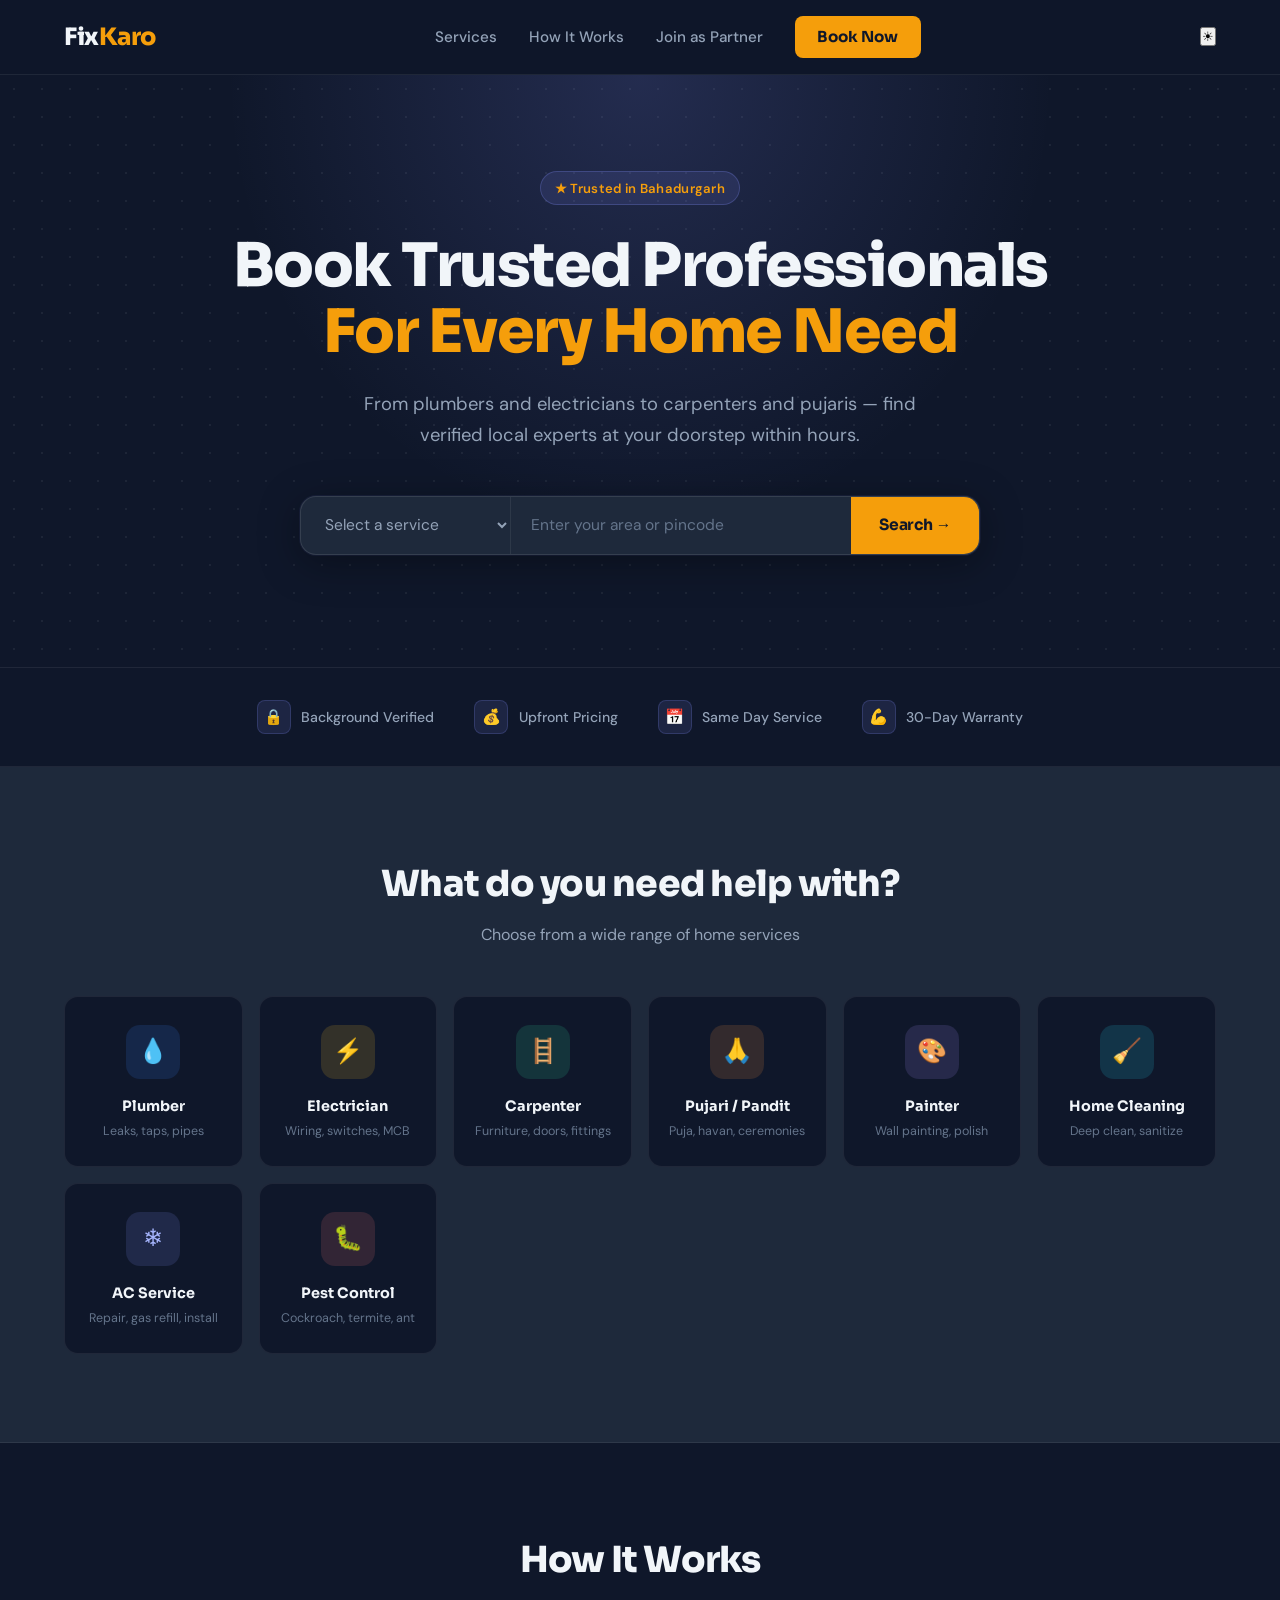
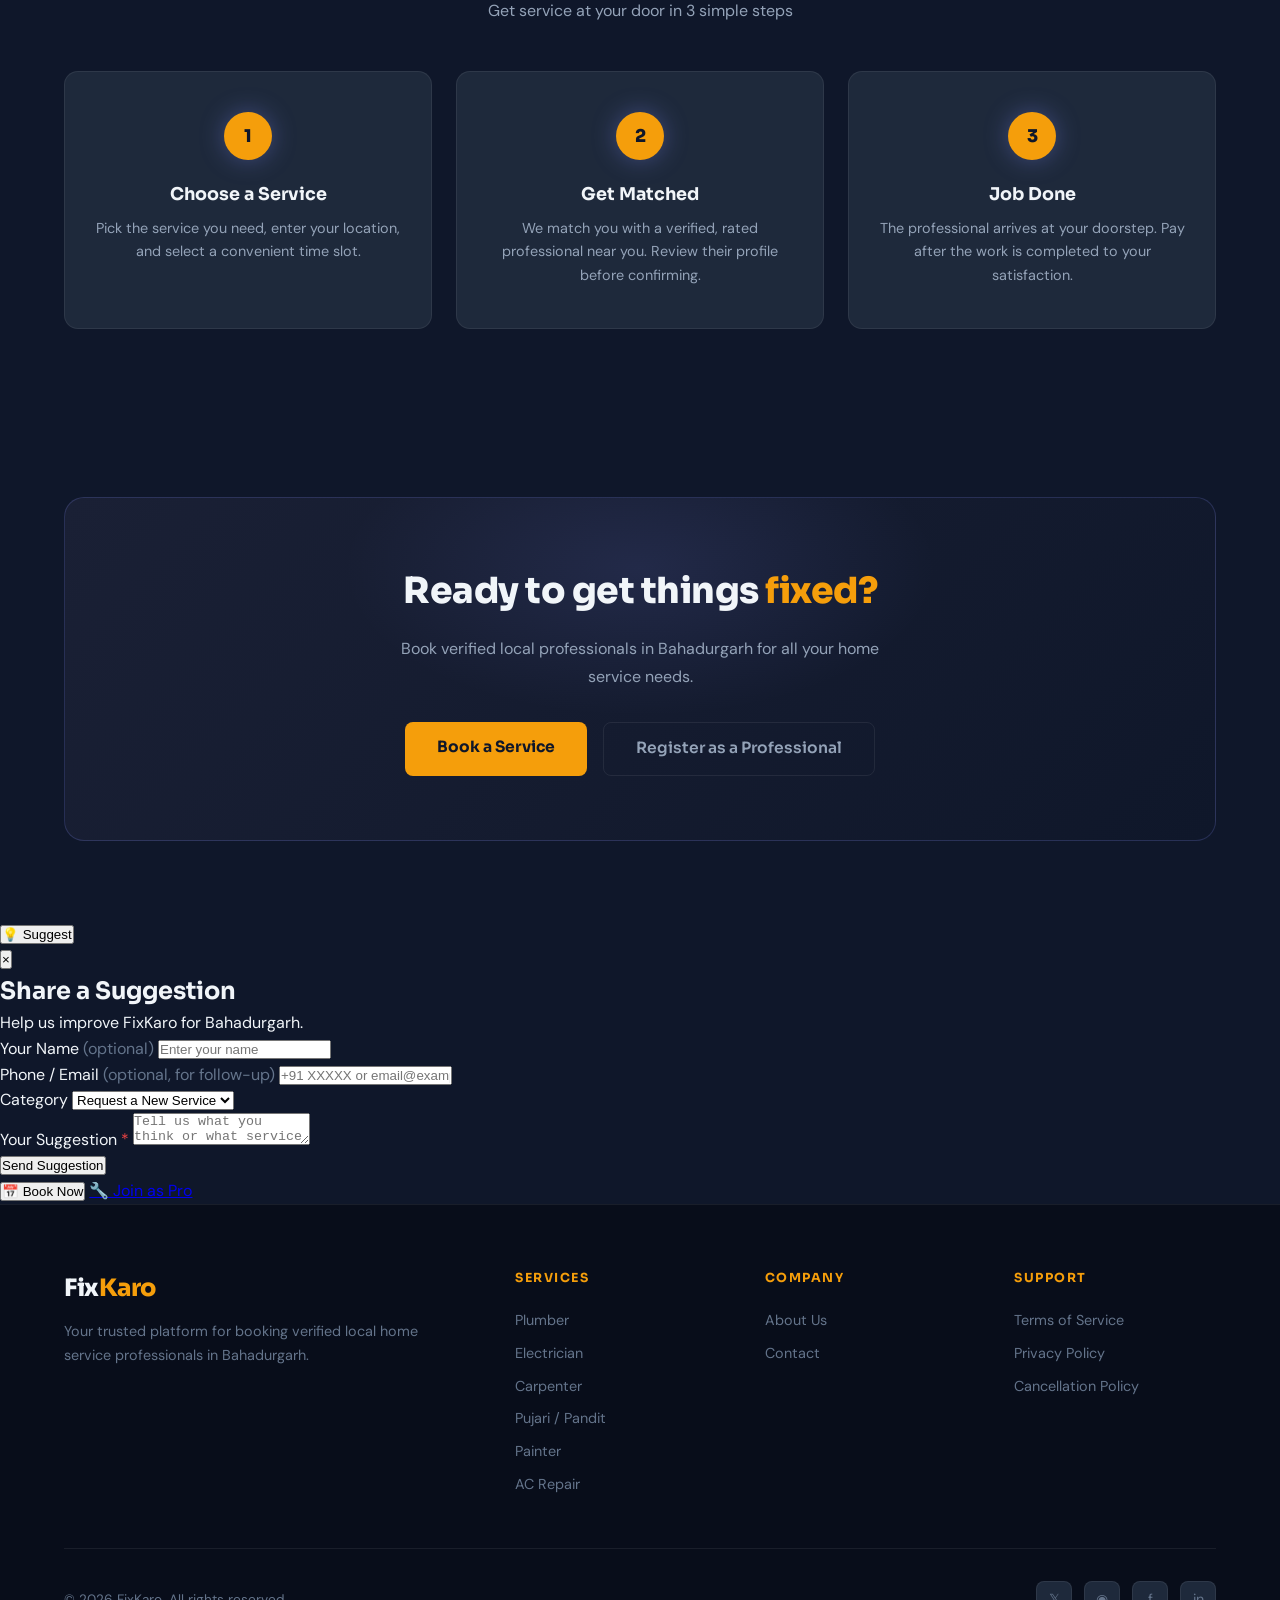
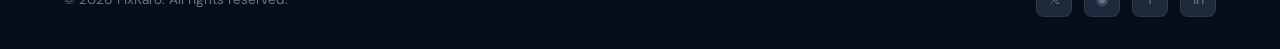
==== commit 0d7c2770: "Add Google Analytics 4 (G-228N3XZ30Y) to all 13 pages Inject gtag.js snippet before </head> on every" ====
--- a/index.html
+++ b/index.html
@@ -14,6 +14,7 @@
     <meta name="twitter:card" content="summary">
     <meta name="twitter:title" content="FixKaro - Book Trusted Local Professionals in Bahadurgarh">
     <meta name="twitter:description" content="Book verified plumbers, electricians, carpenters, painters, AC repair & more in Bahadurgarh. Trusted local professionals at your doorstep!">
+    <script>!function(){var t=localStorage.getItem('fk-theme')||'light';document.documentElement.setAttribute('data-theme',t)}();</script>
     <link href="https://fonts.googleapis.com/css2?family=Sora:wght@400;600;700;800&family=DM+Sans:wght@400;500&display=swap" rel="stylesheet">
     <link rel="stylesheet" href="styles.css">
     <style>
@@ -44,7 +45,7 @@
             transform: translateX(-50%);
             width: 900px;
             height: 500px;
-            background: radial-gradient(ellipse at 50% 0%, rgba(245,158,11,0.18) 0%, transparent 65%);
+            background: radial-gradient(ellipse at 50% 0%, rgba(129,140,248,0.18) 0%, transparent 65%);
             pointer-events: none;
         }
 
@@ -57,8 +58,8 @@
             display: inline-flex;
             align-items: center;
             gap: 0.4rem;
-            background: rgba(245,158,11,0.12);
-            border: 1px solid rgba(245,158,11,0.25);
+            background: rgba(129,140,248,0.12);
+            border: 1px solid rgba(129,140,248,0.25);
             color: var(--primary);
             font-size: 0.82rem;
             font-weight: 600;
@@ -98,13 +99,13 @@
             border: 1px solid rgba(255,255,255,0.1);
             border-radius: 16px;
             overflow: hidden;
-            box-shadow: 0 8px 40px rgba(0,0,0,0.35), 0 0 0 1px rgba(245,158,11,0.08);
+            box-shadow: 0 8px 40px rgba(0,0,0,0.35), 0 0 0 1px rgba(129,140,248,0.08);
             transition: box-shadow 0.25s, border-color 0.25s;
         }
 
         .search-bar:focus-within {
-            border-color: rgba(245,158,11,0.35);
-            box-shadow: 0 8px 40px rgba(0,0,0,0.4), 0 0 0 1px rgba(245,158,11,0.25), 0 0 32px rgba(245,158,11,0.08);
+            border-color: rgba(129,140,248,0.35);
+            box-shadow: 0 8px 40px rgba(0,0,0,0.4), 0 0 0 1px rgba(129,140,248,0.25), 0 0 32px rgba(129,140,248,0.08);
         }
 
         .search-bar select,
@@ -155,7 +156,7 @@
 
         .search-bar button:hover {
             background: var(--primary-dark);
-            box-shadow: -4px 0 20px rgba(245,158,11,0.2);
+            box-shadow: -4px 0 20px rgba(129,140,248,0.2);
         }
 
         /* ── Trust Bar ───────────────────────────────────────── */
@@ -185,8 +186,8 @@
             width: 34px;
             height: 34px;
             border-radius: 8px;
-            background: rgba(245,158,11,0.12);
-            border: 1px solid rgba(245,158,11,0.2);
+            background: rgba(129,140,248,0.12);
+            border: 1px solid rgba(129,140,248,0.2);
             color: var(--primary);
             display: flex;
             align-items: center;
@@ -238,8 +239,8 @@
         }
 
         .service-card:hover {
-            border-color: rgba(245,158,11,0.4);
-            box-shadow: 0 0 0 1px rgba(245,158,11,0.2), 0 12px 32px rgba(245,158,11,0.08);
+            border-color: rgba(129,140,248,0.4);
+            box-shadow: 0 0 0 1px rgba(129,140,248,0.2), 0 12px 32px rgba(129,140,248,0.08);
             transform: translateY(-3px);
         }
 
@@ -316,7 +317,7 @@
             font-weight: 800;
             font-size: 1.1rem;
             margin: 0 auto 1.25rem;
-            box-shadow: 0 0 24px rgba(245,158,11,0.35);
+            box-shadow: 0 0 24px rgba(129,140,248,0.35);
         }
 
         .step h3 {
@@ -338,7 +339,7 @@
 
         .cta-box {
             background: linear-gradient(135deg, #1a2035 0%, #0F172A 100%);
-            border: 1px solid rgba(245,158,11,0.2);
+            border: 1px solid rgba(129,140,248,0.2);
             border-radius: 20px;
             padding: 4rem 2rem;
             text-align: center;
@@ -354,7 +355,7 @@
             transform: translateX(-50%);
             width: 600px;
             height: 300px;
-            background: radial-gradient(ellipse, rgba(245,158,11,0.12) 0%, transparent 70%);
+            background: radial-gradient(ellipse, rgba(129,140,248,0.12) 0%, transparent 70%);
             pointer-events: none;
         }
 
@@ -426,7 +427,7 @@
         }
 
         .btn-ghost:hover {
-            border-color: rgba(245,158,11,0.4);
+            border-color: rgba(129,140,248,0.4);
             color: var(--text-primary);
         }
 
@@ -455,7 +456,7 @@
             max-width: 480px;
             width: 100%;
             position: relative;
-            box-shadow: 0 32px 64px rgba(0,0,0,0.5), 0 0 0 1px rgba(245,158,11,0.1);
+            box-shadow: 0 32px 64px rgba(0,0,0,0.5), 0 0 0 1px rgba(129,140,248,0.1);
         }
 
         .booking-close {
@@ -527,8 +528,8 @@
 
         .booking-modal input:focus,
         .booking-modal textarea:focus {
-            border-color: rgba(245,158,11,0.5);
-            box-shadow: 0 0 0 3px rgba(245,158,11,0.08);
+            border-color: rgba(129,140,248,0.5);
+            box-shadow: 0 0 0 3px rgba(129,140,248,0.08);
         }
 
         .booking-modal input::placeholder,
@@ -580,8 +581,8 @@
         }
 
         .booking-message.success {
-            background: rgba(16,185,129,0.12);
-            border: 1px solid rgba(16,185,129,0.25);
+            background: rgba(129,140,248,0.12);
+            border: 1px solid rgba(129,140,248,0.25);
             color: #6EE7B7;
             display: block;
         }
@@ -625,6 +626,14 @@
             .trust-items { gap: 1rem; }
         }
     </style>
+    <!-- Google tag (gtag.js) -->
+    <script async src="https://www.googletagmanager.com/gtag/js?id=G-228N3XZ30Y"></script>
+    <script>
+        window.dataLayer = window.dataLayer || [];
+        function gtag(){dataLayer.push(arguments);}
+        gtag('js', new Date());
+        gtag('config', 'G-228N3XZ30Y');
+    </script>
 </head>
 <body>
     <header>
@@ -636,7 +645,10 @@
                 <a href="join.html">Join as Partner</a>
                 <a href="#book" class="nav-cta">Book Now</a>
             </nav>
-            <button class="mobile-menu-btn" aria-label="Menu">&#9776;</button>
+            <div style="display:flex;align-items:center;gap:0.75rem;">
+                <button class="theme-toggle" aria-label="Toggle theme">&#9728;</button>
+                <button class="mobile-menu-btn" aria-label="Menu">&#9776;</button>
+            </div>
         </div>
     </header>
 
@@ -819,6 +831,59 @@
                 <button class="btn-book" onclick="closeBookingModal()" style="width:100%;">Done</button>
             </div>
         </div>
+    </div>
+
+    <!-- Floating CTA Bar -->
+    <!-- Suggestions Tab -->
+    <button class="feedback-tab" id="feedback-tab-btn">&#128161; Suggest</button>
+
+    <!-- Suggestions Modal -->
+    <div class="feedback-overlay" id="feedback-overlay">
+        <div class="feedback-modal">
+            <button class="feedback-close" id="feedback-close">&times;</button>
+
+            <div id="feedback-form-view">
+                <h2>Share a Suggestion</h2>
+                <p class="feedback-sub">Help us improve FixKaro for Bahadurgarh.</p>
+                <form id="feedback-form">
+                    <div class="form-group">
+                        <label>Your Name <span style="color:var(--text-muted);font-weight:400;">(optional)</span></label>
+                        <input type="text" id="fb-name" placeholder="Enter your name">
+                    </div>
+                    <div class="form-group">
+                        <label>Phone / Email <span style="color:var(--text-muted);font-weight:400;">(optional, for follow-up)</span></label>
+                        <input type="text" id="fb-contact" placeholder="+91 XXXXX or email@example.com">
+                    </div>
+                    <div class="form-group">
+                        <label>Category</label>
+                        <select id="fb-category">
+                            <option value="New Service">Request a New Service</option>
+                            <option value="Pricing">Pricing Feedback</option>
+                            <option value="Website">Website Feedback</option>
+                            <option value="General">General Suggestion</option>
+                        </select>
+                    </div>
+                    <div class="form-group">
+                        <label>Your Suggestion <span style="color:var(--error);">*</span></label>
+                        <textarea id="fb-message" placeholder="Tell us what you think or what service you need..." required></textarea>
+                    </div>
+                    <button type="submit" class="btn-fb-submit" id="fb-submit">Send Suggestion</button>
+                    <div id="fb-msg" class="feedback-message"></div>
+                </form>
+            </div>
+
+            <div id="feedback-success-view" style="display:none; text-align:center; padding: 1rem 0 0.5rem;">
+                <div style="font-size:3rem; margin-bottom:1rem; animation: pop 0.4s ease;">&#128161;</div>
+                <h2 style="margin-bottom:0.5rem;">Thank You!</h2>
+                <p style="color:var(--text-secondary); font-size:0.92rem; line-height:1.6; margin-bottom:1.5rem;">Your suggestion has been received. We review every submission and use it to make FixKaro better.</p>
+                <button class="btn-fb-submit" onclick="closeFeedbackModal()">Done</button>
+            </div>
+        </div>
+    </div>
+
+    <div class="floating-cta" id="floating-cta">
+        <button class="floating-cta-btn fk-btn-book" onclick="openBookingModal()">&#128197; Book Now</button>
+        <a href="join.html" class="floating-cta-btn fk-btn-pro">&#128295; Join as Pro</a>
     </div>
 
     <!-- Footer -->
@@ -924,6 +989,12 @@
 
         const BOOKING_SCRIPT_URL = 'https://script.google.com/macros/s/AKfycbw9FSEaCmZ_T9gST0S7QtGhIJ8_UvekbE1L0P75osrL9opEaSCrTbQeDTZZ4bgzgv5UrQ/exec';
 
+        // Open booking modal (used by floating CTA on this page)
+        function openBookingModal() {
+            document.getElementById('booking-overlay').classList.add('active');
+            document.body.style.overflow = 'hidden';
+        }
+
         // Store selected service/area for the booking modal
         var selectedService = '';
         var selectedArea = '';
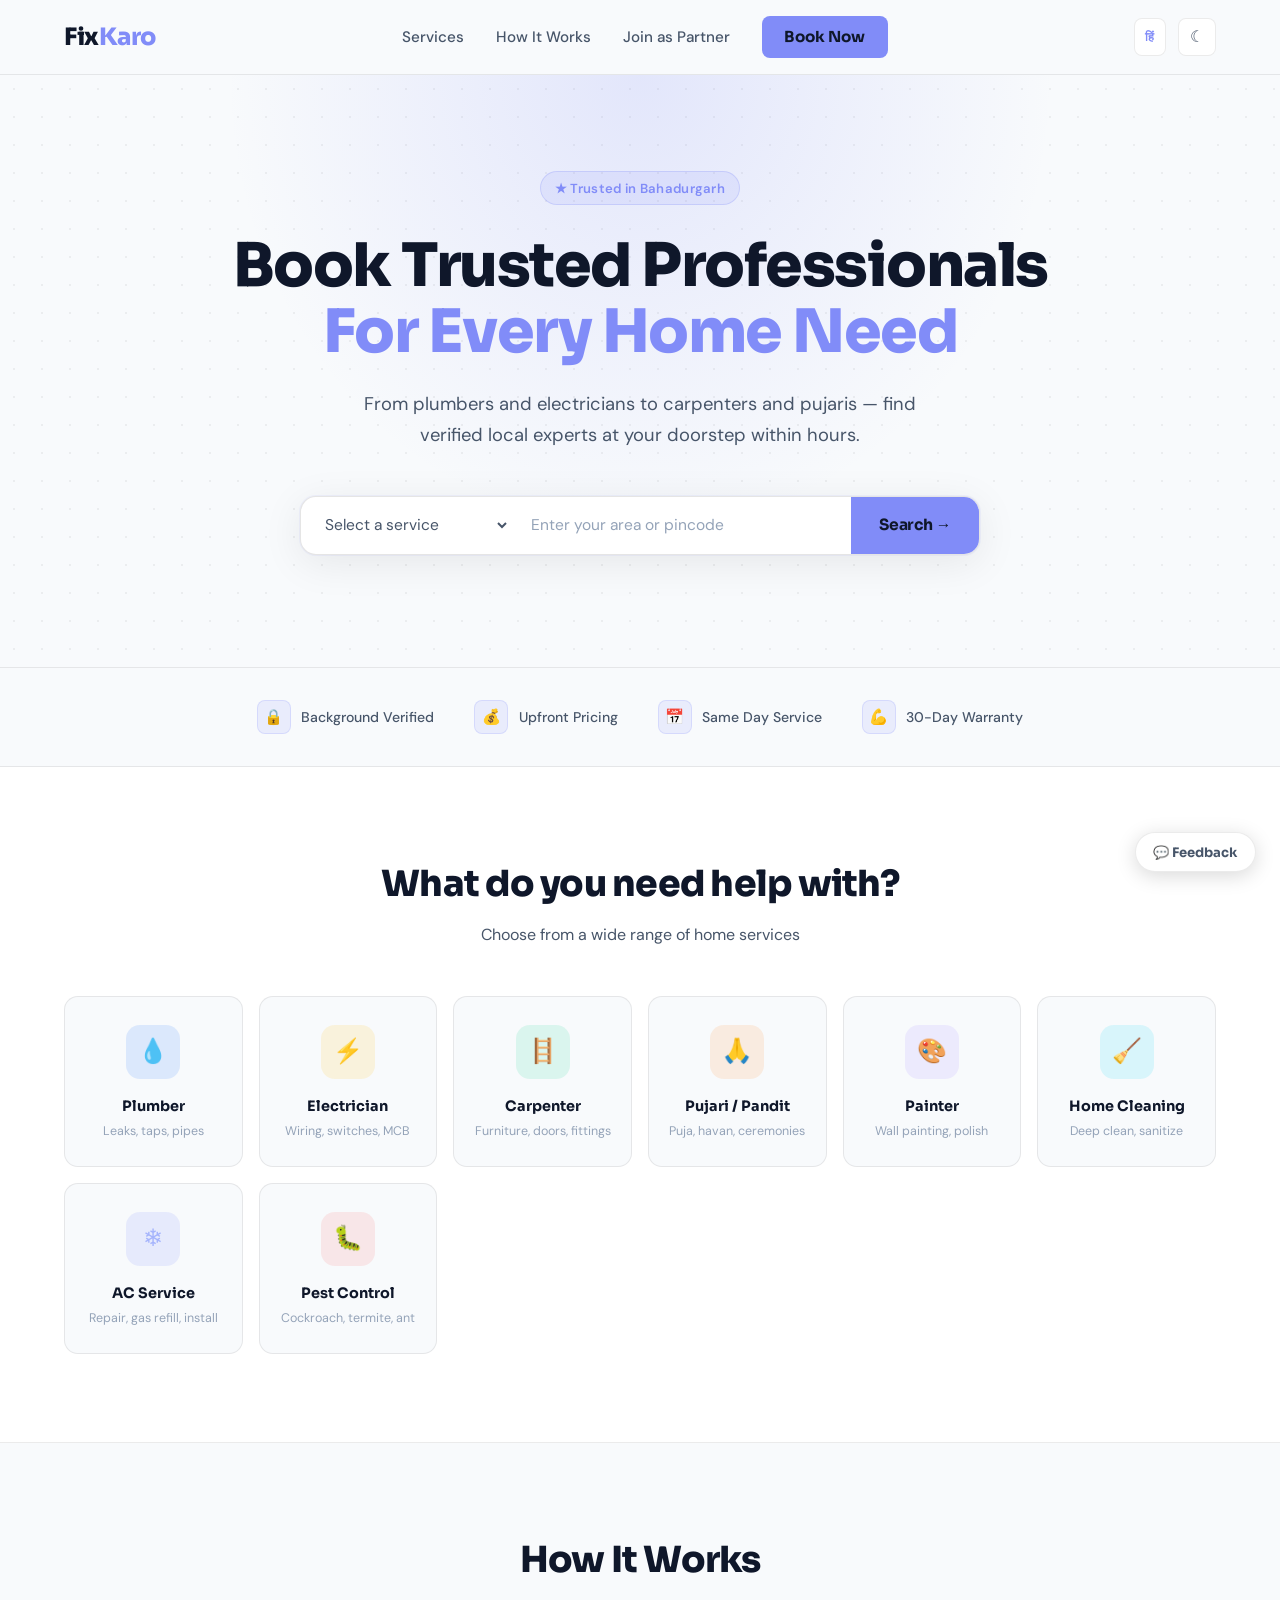
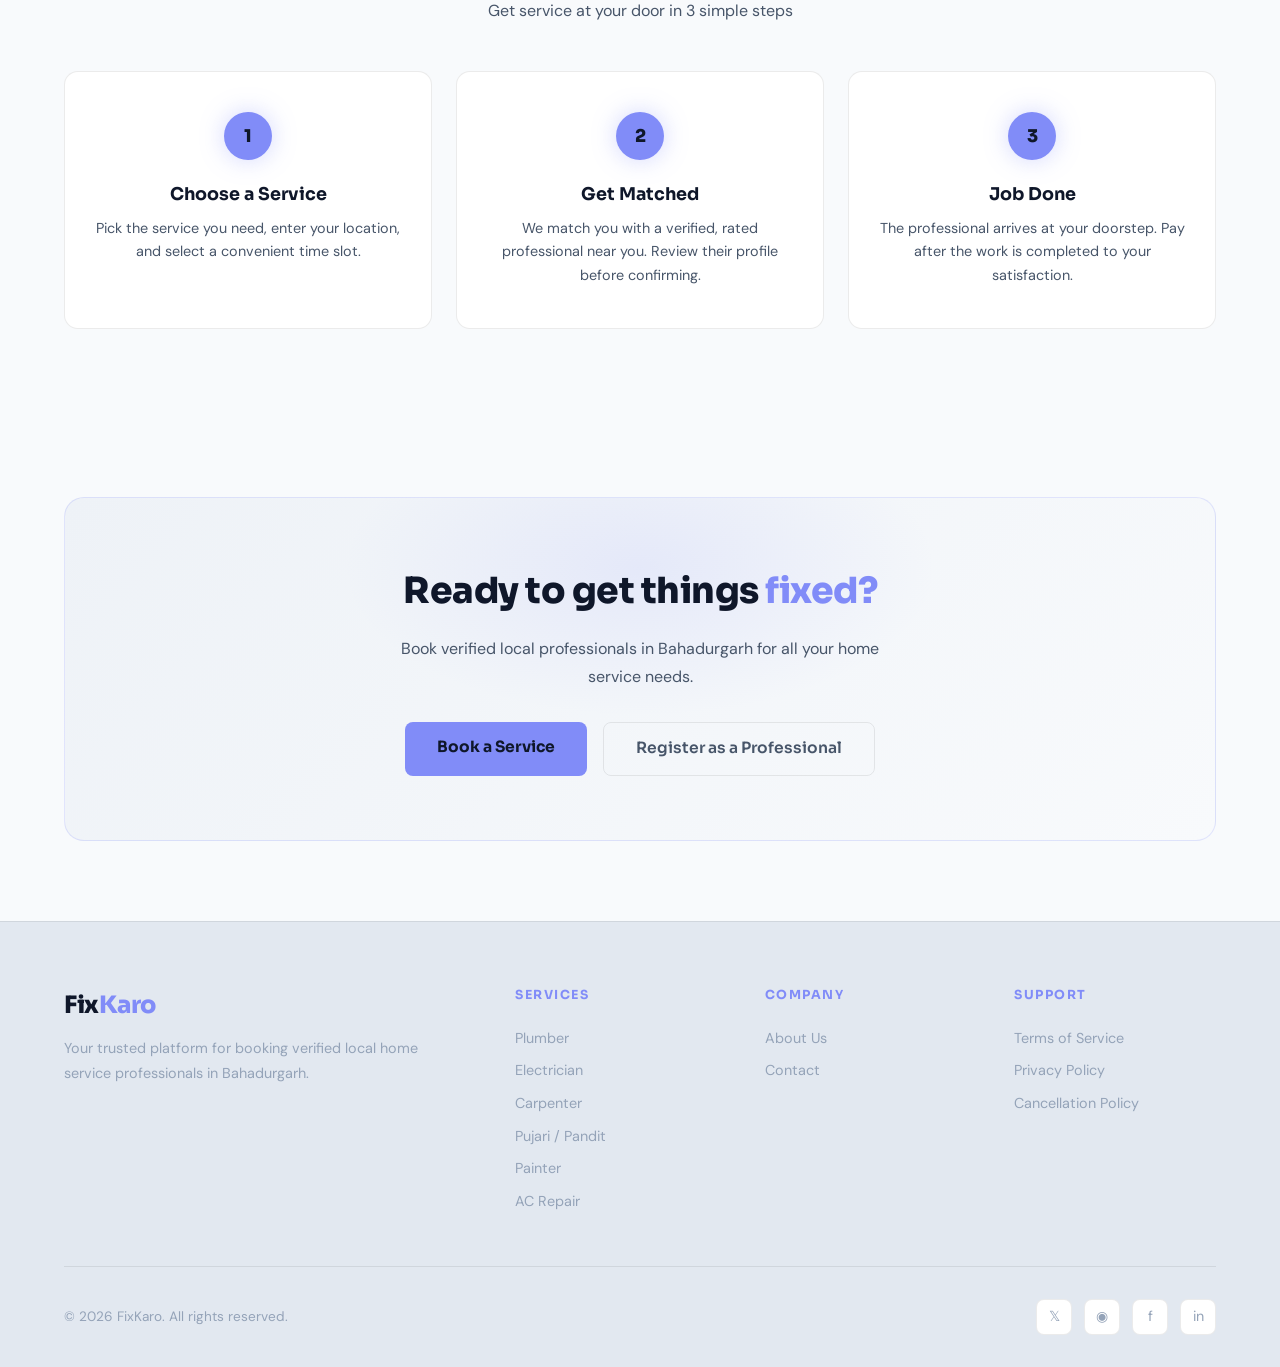
==== commit a8401a52: "Add Hindi/English toggle, translate all pages, fix font size - EN/हिं toggle in header on all 13 pag" ====
--- a/index.html
+++ b/index.html
@@ -642,10 +642,11 @@
             <nav>
                 <a href="#services">Services</a>
                 <a href="#how-it-works">How It Works</a>
-                <a href="join.html">Join as Partner</a>
-                <a href="#book" class="nav-cta">Book Now</a>
+                <a href="join.html" data-i18n="nav.join">Join as Partner</a>
+                <a href="#book" class="nav-cta" data-i18n="nav.book">Book Now</a>
             </nav>
             <div style="display:flex;align-items:center;gap:0.75rem;">
+                <button class="lang-toggle" aria-label="हिंदी में बदलें">हिं</button>
                 <button class="theme-toggle" aria-label="Toggle theme">&#9728;</button>
                 <button class="mobile-menu-btn" aria-label="Menu">&#9776;</button>
             </div>
@@ -655,13 +656,13 @@
     <!-- Hero Section -->
     <section id="book" class="hero">
         <div class="container">
-            <div class="hero-badge">&#9733; Trusted in Bahadurgarh</div>
-            <h1>Book Trusted Professionals<br><span class="highlight">For Every Home Need</span></h1>
-            <p>From plumbers and electricians to carpenters and pujaris &mdash; find verified local experts at your doorstep within hours.</p>
+            <div class="hero-badge" data-i18n="home.hero_badge">&#9733; Trusted in Bahadurgarh</div>
+            <h1 data-i18n-html="home.hero_h1">Book Trusted Professionals<br><span class="highlight">For Every Home Need</span></h1>
+            <p data-i18n="home.hero_sub">From plumbers and electricians to carpenters and pujaris &mdash; find verified local experts at your doorstep within hours.</p>
 
             <div class="search-bar">
                 <select id="service-select">
-                    <option value="">Select a service</option>
+                    <option value="" data-i18n="home.select_svc">Select a service</option>
                     <option value="plumber">Plumber</option>
                     <option value="electrician">Electrician</option>
                     <option value="carpenter">Carpenter</option>
@@ -671,8 +672,8 @@
                     <option value="ac">AC Repair</option>
                     <option value="pest">Pest Control</option>
                 </select>
-                <input type="text" id="location-input" placeholder="Enter your area or pincode">
-                <button type="button" id="search-btn">Search &rarr;</button>
+                <input type="text" id="location-input" placeholder="Enter your area or pincode" data-i18n-ph="home.area_ph">
+                <button type="button" id="search-btn" data-i18n="home.search_btn">Search &rarr;</button>
             </div>
         </div>
     </section>
@@ -705,8 +706,8 @@
     <section id="services" class="services">
         <div class="container">
             <div class="section-header fade-in">
-                <h2>What do you need help with?</h2>
-                <p>Choose from a wide range of home services</p>
+                <h2 data-i18n="home.services_title">What do you need help with?</h2>
+                <p data-i18n="home.services_sub">Choose from a wide range of home services</p>
             </div>
 
             <div class="services-grid fade-in">
@@ -758,25 +759,25 @@
     <section id="how-it-works" class="how-it-works">
         <div class="container">
             <div class="section-header fade-in">
-                <h2>How It Works</h2>
-                <p>Get service at your door in 3 simple steps</p>
+                <h2 data-i18n="home.hiw_title">How It Works</h2>
+                <p data-i18n="home.hiw_sub">Get service at your door in 3 simple steps</p>
             </div>
 
             <div class="steps fade-in">
                 <div class="step">
                     <div class="step-number">1</div>
-                    <h3>Choose a Service</h3>
-                    <p>Pick the service you need, enter your location, and select a convenient time slot.</p>
+                    <h3 data-i18n="home.step1_title">Choose a Service</h3>
+                    <p data-i18n="home.step1_desc">Pick the service you need, enter your location, and select a convenient time slot.</p>
                 </div>
                 <div class="step">
                     <div class="step-number">2</div>
-                    <h3>Get Matched</h3>
-                    <p>We match you with a verified, rated professional near you. Review their profile before confirming.</p>
+                    <h3 data-i18n="home.step2_title">Get Matched</h3>
+                    <p data-i18n="home.step2_desc">We match you with a verified, rated professional near you. Review their profile before confirming.</p>
                 </div>
                 <div class="step">
                     <div class="step-number">3</div>
-                    <h3>Job Done</h3>
-                    <p>The professional arrives at your doorstep. Pay after the work is completed to your satisfaction.</p>
+                    <h3 data-i18n="home.step3_title">Job Done</h3>
+                    <p data-i18n="home.step3_desc">The professional arrives at your doorstep. Pay after the work is completed to your satisfaction.</p>
                 </div>
             </div>
         </div>
@@ -803,22 +804,22 @@
 
             <!-- Form view -->
             <div id="booking-form-view">
-                <h2>Book a Service</h2>
+                <h2 data-i18n="home.modal_title">Book a Service</h2>
                 <p class="selected-info" id="booking-info"></p>
                 <form id="booking-form">
                     <div class="form-group">
-                        <label>Your Name <span class="required">*</span></label>
-                        <input type="text" id="booking-name" placeholder="Enter your full name" required>
+                        <label><span data-i18n="home.modal_name_label">Your Name</span> <span class="required">*</span></label>
+                        <input type="text" id="booking-name" placeholder="Enter your full name" data-i18n-ph="home.modal_name_ph" required>
                     </div>
                     <div class="form-group">
-                        <label>Phone Number <span class="required">*</span></label>
-                        <input type="tel" id="booking-phone" placeholder="10-digit mobile number" required pattern="[0-9]{10}" maxlength="10">
+                        <label><span data-i18n="home.modal_phone_label">Phone Number</span> <span class="required">*</span></label>
+                        <input type="tel" id="booking-phone" placeholder="10-digit mobile number" data-i18n-ph="home.modal_phone_ph" required pattern="[0-9]{10}" maxlength="10">
                     </div>
                     <div class="form-group">
-                        <label>Describe the issue (optional)</label>
-                        <textarea id="booking-description" placeholder="e.g. Kitchen tap leaking, need urgent repair"></textarea>
+                        <label data-i18n="home.modal_desc_label">Describe the issue (optional)</label>
+                        <textarea id="booking-description" placeholder="e.g. Kitchen tap leaking, need urgent repair" data-i18n-ph="home.modal_desc_ph"></textarea>
                     </div>
-                    <button type="submit" class="btn-book" id="booking-submit">Confirm Booking Request</button>
+                    <button type="submit" class="btn-book" id="booking-submit" data-i18n="home.modal_submit">Confirm Booking Request</button>
                     <div id="booking-message" class="booking-message"></div>
                 </form>
             </div>
@@ -826,16 +827,16 @@
             <!-- Success view (hidden until submission) -->
             <div id="booking-success-view" style="display:none; text-align:center; padding: 1rem 0 0.5rem;">
                 <div style="font-size:3.5rem; margin-bottom:1rem; animation: pop 0.4s ease;">&#9989;</div>
-                <h2 style="margin-bottom:0.6rem;">Booking Confirmed!</h2>
+                <h2 style="margin-bottom:0.6rem;" data-i18n="home.success_title">Booking Confirmed!</h2>
                 <p id="booking-success-detail" style="color:var(--text-secondary); font-size:0.95rem; line-height:1.6; margin-bottom:1.75rem;"></p>
-                <button class="btn-book" onclick="closeBookingModal()" style="width:100%;">Done</button>
+                <button class="btn-book" onclick="closeBookingModal()" style="width:100%;" data-i18n="home.success_done">Done</button>
             </div>
         </div>
     </div>
 
     <!-- Floating CTA Bar -->
     <!-- Suggestions Tab -->
-    <button class="feedback-tab" id="feedback-tab-btn">&#128161; Suggest</button>
+    <button class="feedback-tab" id="feedback-tab-btn" data-i18n="feedback.tab">💬 Feedback</button>
 
     <!-- Suggestions Modal -->
     <div class="feedback-overlay" id="feedback-overlay">
@@ -843,47 +844,47 @@
             <button class="feedback-close" id="feedback-close">&times;</button>
 
             <div id="feedback-form-view">
-                <h2>Share a Suggestion</h2>
-                <p class="feedback-sub">Help us improve FixKaro for Bahadurgarh.</p>
+                <h2 data-i18n="feedback.title">Share a Suggestion</h2>
+                <p class="feedback-sub" data-i18n="feedback.sub">Help us improve FixKaro for Bahadurgarh.</p>
                 <form id="feedback-form">
                     <div class="form-group">
-                        <label>Your Name <span style="color:var(--text-muted);font-weight:400;">(optional)</span></label>
-                        <input type="text" id="fb-name" placeholder="Enter your name">
+                        <label><span data-i18n="feedback.name_label">Your Name</span> <span style="color:var(--text-muted);font-weight:400;" data-i18n="feedback.name_optional">(optional)</span></label>
+                        <input type="text" id="fb-name" placeholder="Enter your name" data-i18n-ph="feedback.name_ph">
                     </div>
                     <div class="form-group">
-                        <label>Phone / Email <span style="color:var(--text-muted);font-weight:400;">(optional, for follow-up)</span></label>
-                        <input type="text" id="fb-contact" placeholder="+91 XXXXX or email@example.com">
+                        <label><span data-i18n="feedback.contact_label">Phone / Email</span> <span style="color:var(--text-muted);font-weight:400;" data-i18n="feedback.contact_optional">(optional, for follow-up)</span></label>
+                        <input type="text" id="fb-contact" placeholder="+91 XXXXX or email@example.com" data-i18n-ph="feedback.contact_ph">
                     </div>
                     <div class="form-group">
-                        <label>Category</label>
+                        <label data-i18n="feedback.category_label">Category</label>
                         <select id="fb-category">
-                            <option value="New Service">Request a New Service</option>
-                            <option value="Pricing">Pricing Feedback</option>
-                            <option value="Website">Website Feedback</option>
-                            <option value="General">General Suggestion</option>
+                            <option value="New Service" data-i18n="feedback.cat_new">Request a New Service</option>
+                            <option value="Pricing" data-i18n="feedback.cat_pricing">Pricing Feedback</option>
+                            <option value="Website" data-i18n="feedback.cat_website">Website Feedback</option>
+                            <option value="General" data-i18n="feedback.cat_general">General Suggestion</option>
                         </select>
                     </div>
                     <div class="form-group">
-                        <label>Your Suggestion <span style="color:var(--error);">*</span></label>
-                        <textarea id="fb-message" placeholder="Tell us what you think or what service you need..." required></textarea>
+                        <label><span data-i18n="feedback.message_label">Your Suggestion</span> <span style="color:var(--error);">*</span></label>
+                        <textarea id="fb-message" placeholder="Tell us what you think or what service you need..." data-i18n-ph="feedback.message_ph" required></textarea>
                     </div>
-                    <button type="submit" class="btn-fb-submit" id="fb-submit">Send Suggestion</button>
+                    <button type="submit" class="btn-fb-submit" id="fb-submit" data-i18n="feedback.submit">Send Suggestion</button>
                     <div id="fb-msg" class="feedback-message"></div>
                 </form>
             </div>
 
             <div id="feedback-success-view" style="display:none; text-align:center; padding: 1rem 0 0.5rem;">
                 <div style="font-size:3rem; margin-bottom:1rem; animation: pop 0.4s ease;">&#128161;</div>
-                <h2 style="margin-bottom:0.5rem;">Thank You!</h2>
-                <p style="color:var(--text-secondary); font-size:0.92rem; line-height:1.6; margin-bottom:1.5rem;">Your suggestion has been received. We review every submission and use it to make FixKaro better.</p>
-                <button class="btn-fb-submit" onclick="closeFeedbackModal()">Done</button>
+                <h2 style="margin-bottom:0.5rem;" data-i18n="feedback.success_title">Thank You!</h2>
+                <p style="color:var(--text-secondary); font-size:0.92rem; line-height:1.6; margin-bottom:1.5rem;" data-i18n="feedback.success_msg">Your suggestion has been received. We review every submission and use it to make FixKaro better.</p>
+                <button class="btn-fb-submit" onclick="closeFeedbackModal()" data-i18n="feedback.done">Done</button>
             </div>
         </div>
     </div>
 
     <div class="floating-cta" id="floating-cta">
-        <button class="floating-cta-btn fk-btn-book" onclick="openBookingModal()">&#128197; Book Now</button>
-        <a href="join.html" class="floating-cta-btn fk-btn-pro">&#128295; Join as Pro</a>
+        <button class="floating-cta-btn fk-btn-book" onclick="openBookingModal()" data-i18n="cta.book">📅 Book Now</button>
+        <a href="join.html" class="floating-cta-btn fk-btn-pro" data-i18n="cta.join">🤝 Partner बनें</a>
     </div>
 
     <!-- Footer -->
@@ -892,10 +893,10 @@
             <div class="footer-grid">
                 <div class="footer-brand">
                     <a href="index.html" class="logo">Fix<span>Karo</span></a>
-                    <p>Your trusted platform for booking verified local home service professionals in Bahadurgarh.</p>
+                    <p data-i18n="footer.tagline">Your trusted platform for booking verified local home service professionals in Bahadurgarh.</p>
                 </div>
                 <div class="footer-col">
-                    <h4>Services</h4>
+                    <h4 data-i18n="footer.col.services">Services</h4>
                     <a href="plumber.html">Plumber</a>
                     <a href="electrician.html">Electrician</a>
                     <a href="carpenter.html">Carpenter</a>
@@ -904,19 +905,19 @@
                     <a href="ac-repair.html">AC Repair</a>
                 </div>
                 <div class="footer-col">
-                    <h4>Company</h4>
-                    <a href="about.html">About Us</a>
-                    <a href="contact.html">Contact</a>
+                    <h4 data-i18n="footer.col.company">Company</h4>
+                    <a href="about.html" data-i18n="footer.about">About Us</a>
+                    <a href="contact.html" data-i18n="footer.contact">Contact</a>
                 </div>
                 <div class="footer-col">
-                    <h4>Support</h4>
-                    <a href="terms.html">Terms of Service</a>
-                    <a href="privacy.html">Privacy Policy</a>
-                    <a href="cancellation.html">Cancellation Policy</a>
+                    <h4 data-i18n="footer.col.support">Support</h4>
+                    <a href="terms.html" data-i18n="footer.terms">Terms of Service</a>
+                    <a href="privacy.html" data-i18n="footer.privacy">Privacy Policy</a>
+                    <a href="cancellation.html" data-i18n="footer.cancellation">Cancellation Policy</a>
                 </div>
             </div>
             <div class="footer-bottom">
-                <p>&copy; 2026 FixKaro. All rights reserved.</p>
+                <p data-i18n="footer.rights">© 2026 FixKaro. All rights reserved.</p>
                 <div class="footer-social">
                     <a href="#" aria-label="Twitter">&#120143;</a>
                     <a href="#" aria-label="Instagram">&#9673;</a>
--- a/styles.css
+++ b/styles.css
@@ -6,15 +6,15 @@
     --bg: #0F172A;
     --bg-surface: #1E293B;
     --bg-raised: #2D3D52;
-    --primary: #F59E0B;
-    --primary-dark: #D97706;
-    --primary-glow: rgba(245, 158, 11, 0.15);
-    --primary-glow-strong: rgba(245, 158, 11, 0.25);
+    --primary: #818CF8;
+    --primary-dark: #6366F1;
+    --primary-glow: rgba(129, 140, 248, 0.15);
+    --primary-glow-strong: rgba(129, 140, 248, 0.25);
     --text-primary: #F1F5F9;
     --text-secondary: #94A3B8;
     --text-muted: #64748B;
     --border: rgba(255, 255, 255, 0.07);
-    --border-accent: rgba(245, 158, 11, 0.3);
+    --border-accent: rgba(129, 140, 248, 0.3);
     --success: #10B981;
     --error: #EF4444;
     --radius: 14px;
@@ -472,6 +472,418 @@
     box-shadow: 0 0 16px var(--primary-glow-strong);
 }
 
+/* ─── Light Theme Variables ──────────────────────────────────── */
+[data-theme="light"] {
+    --bg: #F8FAFC;
+    --bg-surface: #FFFFFF;
+    --bg-raised: #F1F5F9;
+    --text-primary: #0F172A;
+    --text-secondary: #475569;
+    --text-muted: #94A3B8;
+    --border: rgba(0, 0, 0, 0.08);
+    --border-accent: rgba(129, 140, 248, 0.45);
+    --primary-glow: rgba(129, 140, 248, 0.12);
+    --primary-glow-strong: rgba(129, 140, 248, 0.28);
+}
+
+[data-theme="light"] header {
+    background: rgba(248, 250, 252, 0.92);
+    border-bottom-color: rgba(0, 0, 0, 0.08);
+}
+
+[data-theme="light"] footer {
+    background: #E2E8F0;
+}
+
+[data-theme="light"] .page-hero,
+[data-theme="light"] .service-hero {
+    background: linear-gradient(135deg, #EEF2F7 0%, #E2E8F0 100%);
+}
+
+[data-theme="light"] .why-section {
+    background: var(--bg-raised);
+    border-top-color: var(--border);
+    border-bottom-color: var(--border);
+}
+
+/* index.html — hero dot-grid adapts to light */
+[data-theme="light"] .hero::before {
+    background-image: radial-gradient(circle, rgba(0, 0, 0, 0.05) 1px, transparent 1px);
+}
+
+/* index.html — search bar in light */
+[data-theme="light"] .search-bar {
+    box-shadow: 0 8px 40px rgba(0, 0, 0, 0.08), 0 0 0 1px rgba(129, 140, 248, 0.08);
+    border-color: rgba(0, 0, 0, 0.1);
+}
+
+/* index.html — cta box in light */
+[data-theme="light"] .cta-box {
+    background: linear-gradient(135deg, #EEF2F7 0%, #F8FAFC 100%);
+    border-color: rgba(129, 140, 248, 0.2);
+}
+
+/* ─── Hindi font-size compensation ──────────────────────────── */
+/* Devanagari glyphs render ~8% taller than Latin at the same size */
+[data-lang="hi"] body {
+    font-size: 0.94em;
+}
+[data-lang="hi"] h1 {
+    font-size: 0.88em;
+    letter-spacing: -0.5px;
+}
+[data-lang="hi"] h2 {
+    font-size: 0.92em;
+}
+[data-lang="hi"] h3 {
+    font-size: 0.94em;
+}
+[data-lang="hi"] .feedback-tab {
+    font-size: 0.78rem;
+}
+[data-lang="hi"] .floating-cta-btn {
+    font-size: 0.82rem;
+}
+
+/* ─── Language Toggle Button ─────────────────────────────────── */
+.lang-toggle {
+    background: var(--bg-surface);
+    border: 1px solid var(--border);
+    border-radius: var(--radius-sm);
+    height: 38px;
+    padding: 0 0.65rem;
+    display: flex;
+    align-items: center;
+    justify-content: center;
+    cursor: pointer;
+    font-family: 'Sora', sans-serif;
+    font-size: 0.75rem;
+    font-weight: 700;
+    letter-spacing: 0.3px;
+    transition: background 0.2s, border-color 0.2s, box-shadow 0.2s;
+    color: var(--primary);
+    flex-shrink: 0;
+}
+
+.lang-toggle:hover {
+    background: var(--bg-raised);
+    border-color: var(--border-accent);
+    box-shadow: 0 0 12px var(--primary-glow);
+}
+
+/* ─── Theme Toggle Button ─────────────────────────────────────── */
+.theme-toggle {
+    background: var(--bg-surface);
+    border: 1px solid var(--border);
+    border-radius: var(--radius-sm);
+    width: 38px;
+    height: 38px;
+    display: flex;
+    align-items: center;
+    justify-content: center;
+    cursor: pointer;
+    font-size: 1rem;
+    transition: background 0.2s, border-color 0.2s, box-shadow 0.2s;
+    color: var(--text-secondary);
+    flex-shrink: 0;
+    line-height: 1;
+}
+
+.theme-toggle:hover {
+    background: var(--bg-raised);
+    border-color: var(--border-accent);
+    box-shadow: 0 0 12px var(--primary-glow);
+}
+
+/* ─── Floating CTA Bar ────────────────────────────────────────── */
+.floating-cta {
+    position: fixed;
+    bottom: 1.75rem;
+    left: 50%;
+    transform: translateX(-50%) translateY(80px);
+    display: flex;
+    gap: 0.75rem;
+    z-index: 89;
+    opacity: 0;
+    pointer-events: none;
+    transition: opacity 0.35s ease, transform 0.35s ease;
+}
+
+.floating-cta.fk-visible {
+    opacity: 1;
+    pointer-events: auto;
+    transform: translateX(-50%) translateY(0);
+}
+
+.floating-cta-btn {
+    padding: 0.8rem 1.6rem;
+    border-radius: 100px;
+    font-family: 'Sora', sans-serif;
+    font-size: 0.88rem;
+    font-weight: 700;
+    cursor: pointer;
+    border: none;
+    text-decoration: none;
+    display: inline-flex;
+    align-items: center;
+    gap: 0.45rem;
+    box-shadow: 0 8px 32px rgba(0, 0, 0, 0.3);
+    transition: transform 0.2s, box-shadow 0.2s, background 0.2s;
+    white-space: nowrap;
+}
+
+.floating-cta-btn:hover {
+    transform: translateY(-2px);
+}
+
+.fk-btn-book {
+    background: var(--primary);
+    color: #0F172A;
+}
+
+.fk-btn-book:hover {
+    background: var(--primary-dark);
+    box-shadow: 0 8px 32px rgba(129, 140, 248, 0.4);
+}
+
+.fk-btn-pro {
+    background: var(--bg-surface);
+    color: var(--text-primary);
+    border: 1px solid var(--border) !important;
+}
+
+.fk-btn-pro:hover {
+    background: var(--bg-raised);
+    border-color: var(--border-accent) !important;
+    box-shadow: 0 8px 32px rgba(0, 0, 0, 0.15);
+}
+
+@media (max-width: 600px) {
+    .floating-cta {
+        bottom: 1rem;
+        left: 1rem;
+        right: 1rem;
+        transform: translateY(80px);
+        width: calc(100% - 2rem);
+    }
+
+    .floating-cta.fk-visible {
+        transform: translateY(0);
+    }
+
+    .floating-cta-btn {
+        flex: 1;
+        justify-content: center;
+        padding: 0.8rem 1rem;
+    }
+}
+
+/* ─── Feedback / Suggestions Tab ─────────────────────────────── */
+.feedback-tab {
+    position: fixed;
+    bottom: 1.75rem;
+    right: 1.5rem;
+    background: var(--bg-surface);
+    border: 1px solid var(--border);
+    border-radius: 100px;
+    padding: 0.65rem 1.1rem;
+    font-family: 'Sora', sans-serif;
+    font-size: 0.82rem;
+    font-weight: 700;
+    color: var(--text-secondary);
+    cursor: pointer;
+    z-index: 88;
+    box-shadow: 0 4px 20px rgba(0, 0, 0, 0.15);
+    transition: all 0.2s;
+    display: flex;
+    align-items: center;
+    gap: 0.35rem;
+}
+
+.feedback-tab:hover {
+    background: var(--bg-raised);
+    border-color: var(--border-accent);
+    color: var(--text-primary);
+    box-shadow: 0 4px 24px rgba(0, 0, 0, 0.25);
+    transform: translateY(-1px);
+}
+
+@media (max-width: 600px) {
+    .feedback-tab {
+        bottom: 5.5rem;
+        right: 1rem;
+        padding: 0.55rem 0.85rem;
+        font-size: 0.78rem;
+    }
+}
+
+/* ─── Suggestions Modal ───────────────────────────────────────── */
+.feedback-overlay {
+    display: none;
+    position: fixed;
+    inset: 0;
+    background: rgba(0, 0, 0, 0.65);
+    backdrop-filter: blur(6px);
+    -webkit-backdrop-filter: blur(6px);
+    z-index: 200;
+    align-items: center;
+    justify-content: center;
+    padding: 1.5rem;
+}
+
+.feedback-overlay.active {
+    display: flex;
+}
+
+.feedback-modal {
+    background: var(--bg-surface);
+    border: 1px solid rgba(255, 255, 255, 0.1);
+    border-radius: 18px;
+    padding: 2rem 2rem 1.75rem;
+    max-width: 440px;
+    width: 100%;
+    position: relative;
+    box-shadow: 0 32px 64px rgba(0, 0, 0, 0.4);
+}
+
+.feedback-close {
+    position: absolute;
+    top: 1rem;
+    right: 1rem;
+    background: var(--bg-raised);
+    border: 1px solid var(--border);
+    border-radius: 50%;
+    width: 32px;
+    height: 32px;
+    font-size: 1.1rem;
+    cursor: pointer;
+    color: var(--text-secondary);
+    display: flex;
+    align-items: center;
+    justify-content: center;
+    transition: color 0.2s, border-color 0.2s;
+    line-height: 1;
+}
+
+.feedback-close:hover {
+    color: var(--text-primary);
+    border-color: rgba(255, 255, 255, 0.2);
+}
+
+.feedback-modal h2 {
+    font-size: 1.35rem;
+    font-weight: 700;
+    margin-bottom: 0.3rem;
+}
+
+.feedback-sub {
+    font-size: 0.88rem;
+    color: var(--text-secondary);
+    margin-bottom: 1.5rem;
+}
+
+.feedback-modal .form-group {
+    margin-bottom: 0.9rem;
+}
+
+.feedback-modal label {
+    display: block;
+    font-size: 0.82rem;
+    font-weight: 600;
+    color: var(--text-secondary);
+    margin-bottom: 0.35rem;
+    letter-spacing: 0.2px;
+}
+
+.feedback-modal input,
+.feedback-modal select,
+.feedback-modal textarea {
+    width: 100%;
+    padding: 0.75rem 0.9rem;
+    background: var(--bg);
+    border: 1px solid rgba(255, 255, 255, 0.08);
+    border-radius: var(--radius-sm);
+    font-family: 'DM Sans', sans-serif;
+    font-size: 0.92rem;
+    color: var(--text-primary);
+    outline: none;
+    transition: border-color 0.2s, box-shadow 0.2s;
+}
+
+.feedback-modal input:focus,
+.feedback-modal select:focus,
+.feedback-modal textarea:focus {
+    border-color: var(--primary);
+    box-shadow: 0 0 0 3px var(--primary-glow);
+}
+
+.feedback-modal input::placeholder,
+.feedback-modal textarea::placeholder {
+    color: var(--text-muted);
+}
+
+.feedback-modal select option {
+    background: var(--bg-surface);
+    color: var(--text-primary);
+}
+
+.feedback-modal textarea {
+    resize: vertical;
+    min-height: 90px;
+}
+
+.btn-fb-submit {
+    width: 100%;
+    padding: 0.85rem;
+    background: var(--primary);
+    color: #0F172A;
+    border: none;
+    border-radius: var(--radius-sm);
+    font-family: 'Sora', sans-serif;
+    font-size: 0.95rem;
+    font-weight: 700;
+    cursor: pointer;
+    transition: background 0.2s, box-shadow 0.2s;
+    margin-top: 0.5rem;
+    letter-spacing: -0.2px;
+}
+
+.btn-fb-submit:hover {
+    background: var(--primary-dark);
+    box-shadow: 0 0 24px var(--primary-glow-strong);
+}
+
+.btn-fb-submit:disabled {
+    background: var(--bg-raised);
+    color: var(--text-muted);
+    cursor: not-allowed;
+    box-shadow: none;
+}
+
+.feedback-message {
+    text-align: center;
+    padding: 0.65rem;
+    border-radius: var(--radius-sm);
+    margin-top: 0.65rem;
+    font-weight: 500;
+    font-size: 0.85rem;
+    display: none;
+}
+
+.feedback-message.error {
+    background: rgba(239, 68, 68, 0.1);
+    border: 1px solid rgba(239, 68, 68, 0.25);
+    color: #FCA5A5;
+    display: block;
+}
+
+/* ─── Animations ─────────────────────────────────────────────── */
+@keyframes pop {
+    0%   { transform: scale(0.5); opacity: 0; }
+    70%  { transform: scale(1.15); }
+    100% { transform: scale(1); opacity: 1; }
+}
+
 /* ─── Animations ─────────────────────────────────────────────── */
 .fade-in {
     opacity: 0;
@@ -490,6 +902,20 @@
         display: none;
     }
 
+    nav.nav-mobile-open {
+        display: flex;
+        flex-direction: column;
+        position: absolute;
+        top: 100%;
+        left: 0;
+        right: 0;
+        background: var(--bg-surface);
+        padding: 1rem;
+        border-bottom: 1px solid var(--border);
+        gap: 0.75rem;
+        z-index: 99;
+    }
+
     .mobile-menu-btn {
         display: block;
     }
